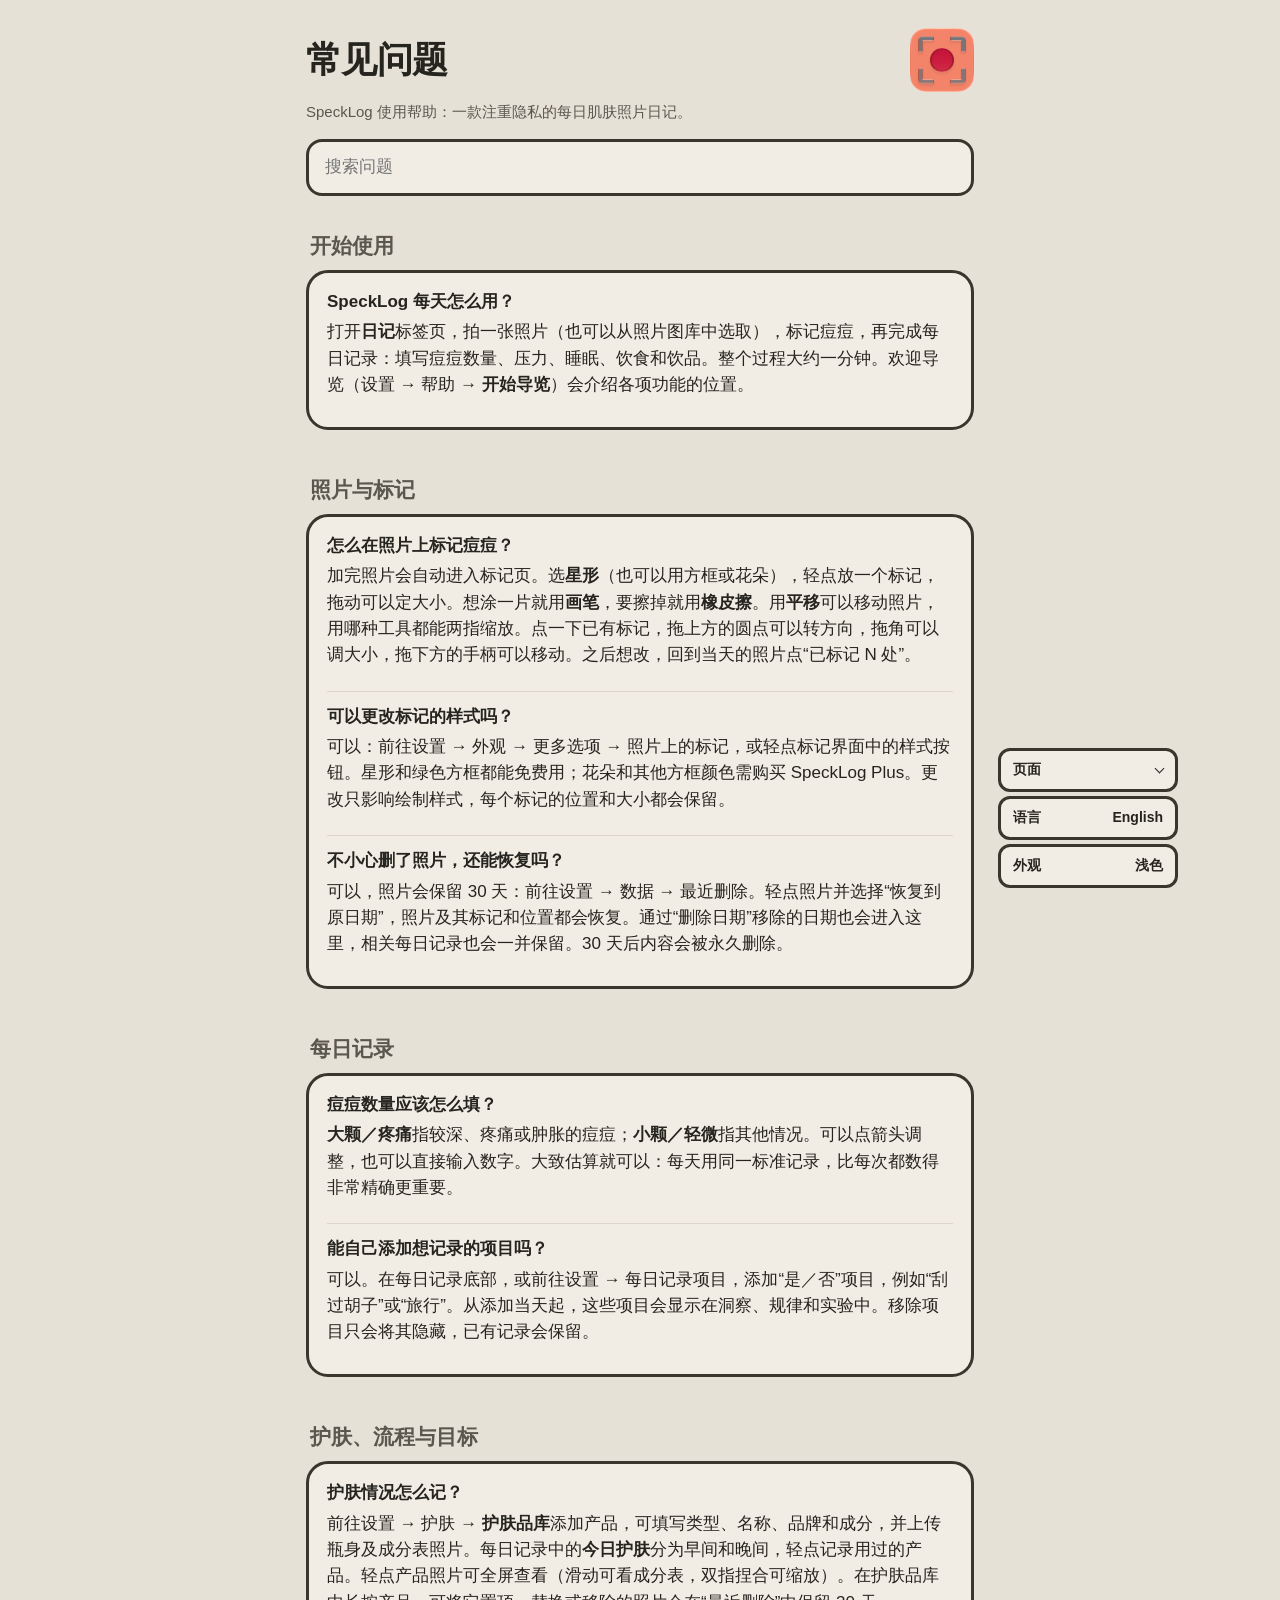
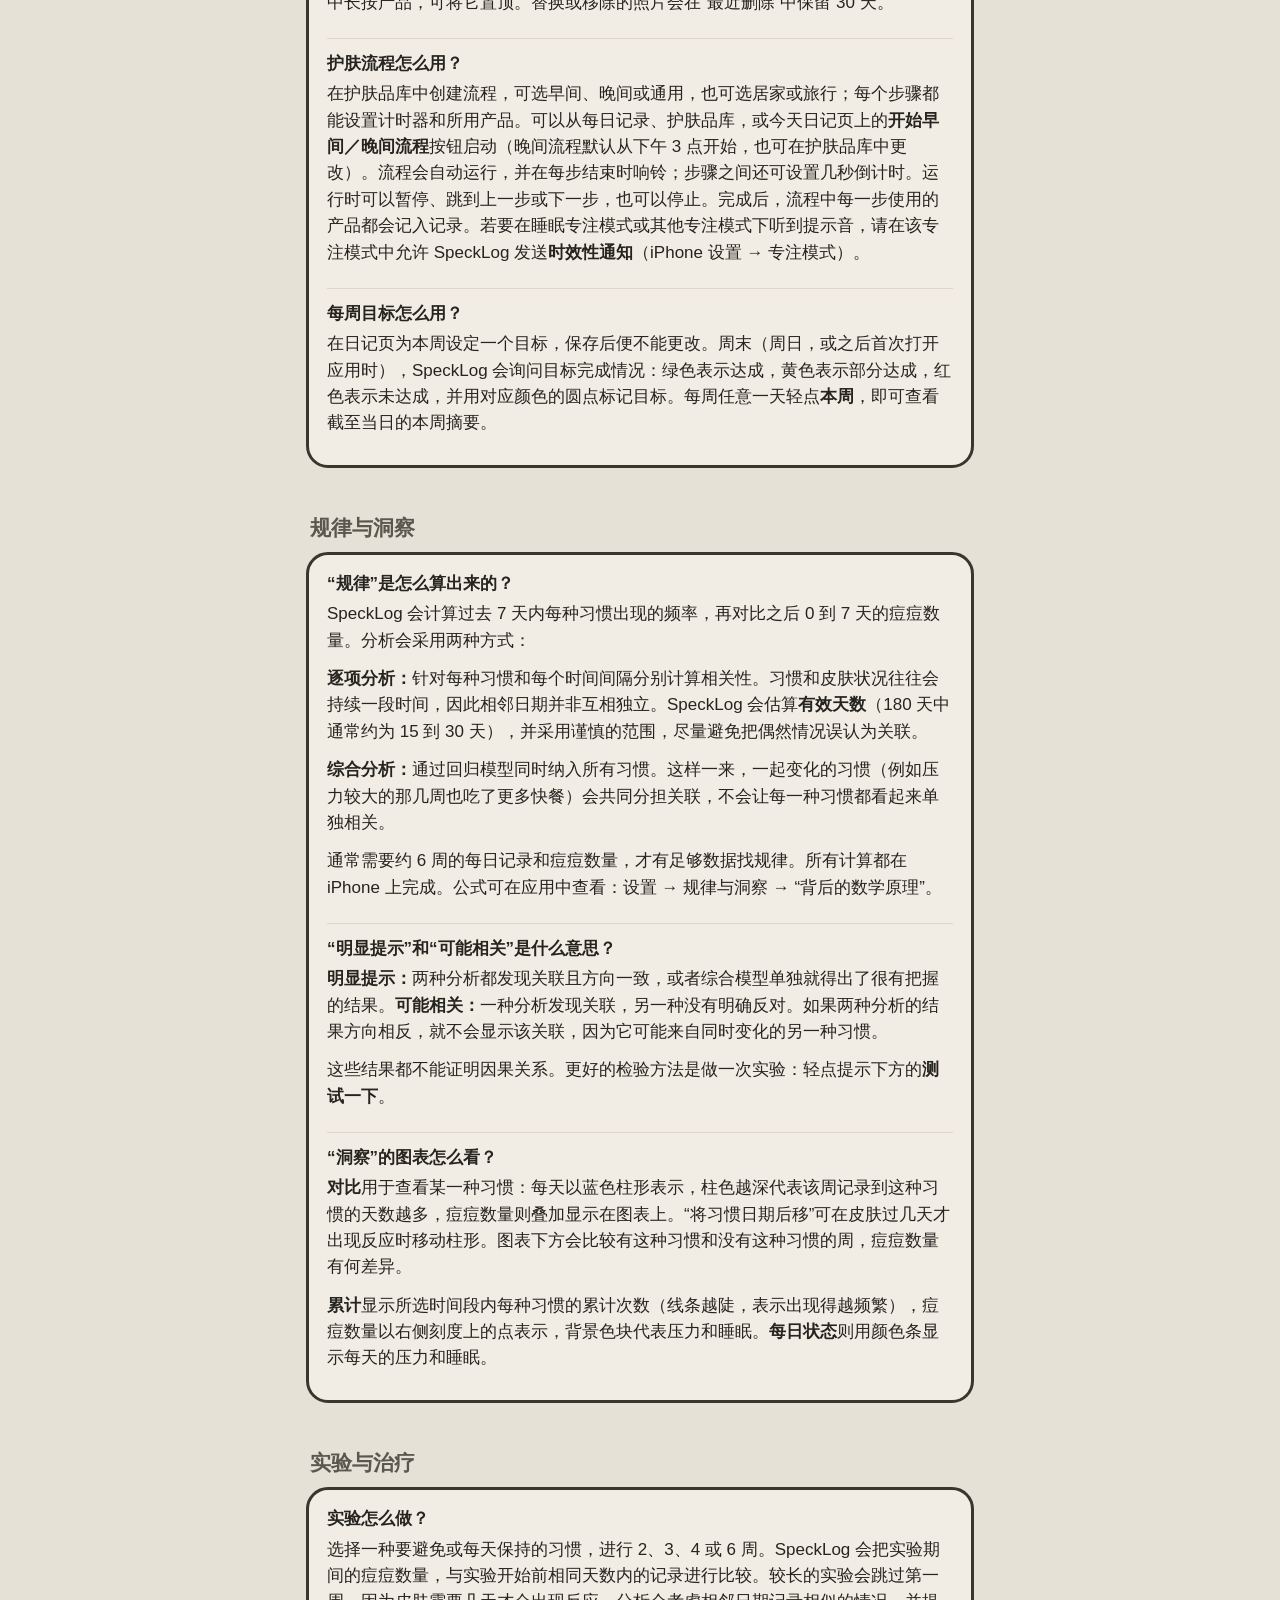
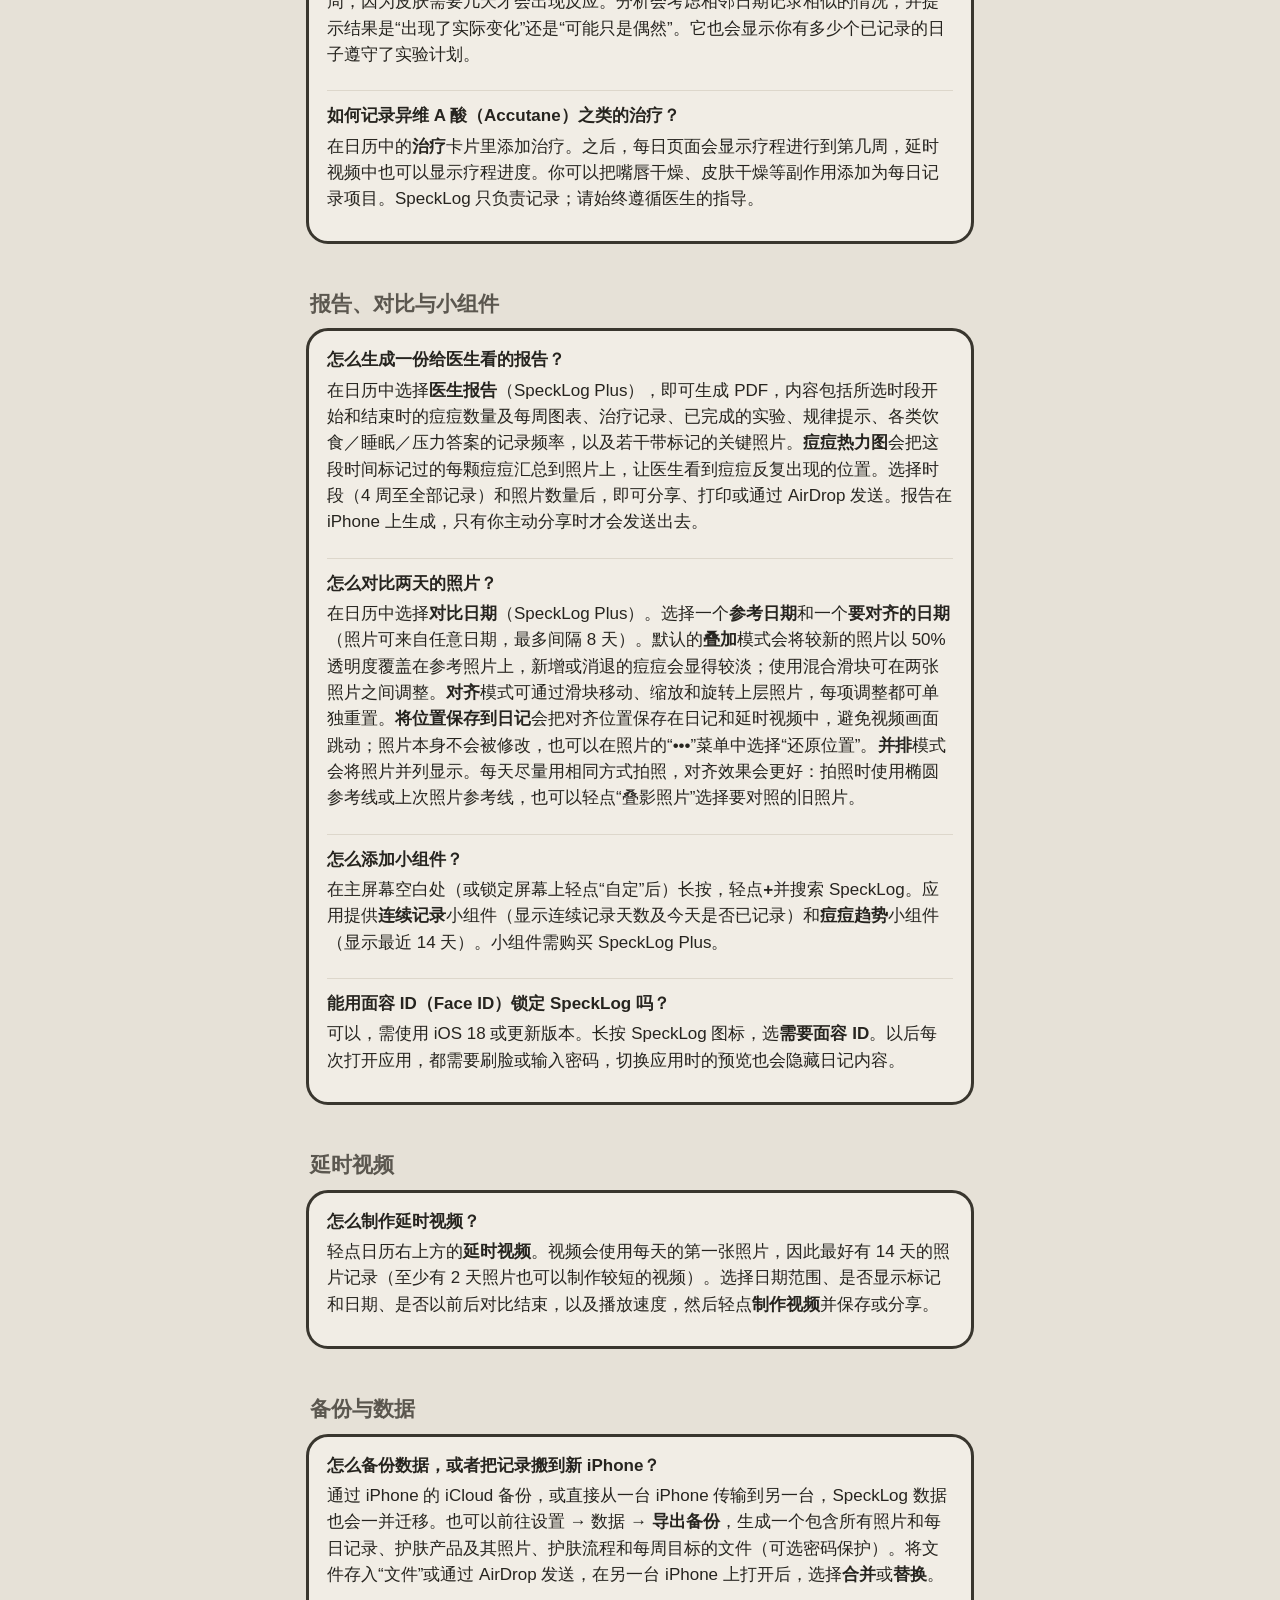
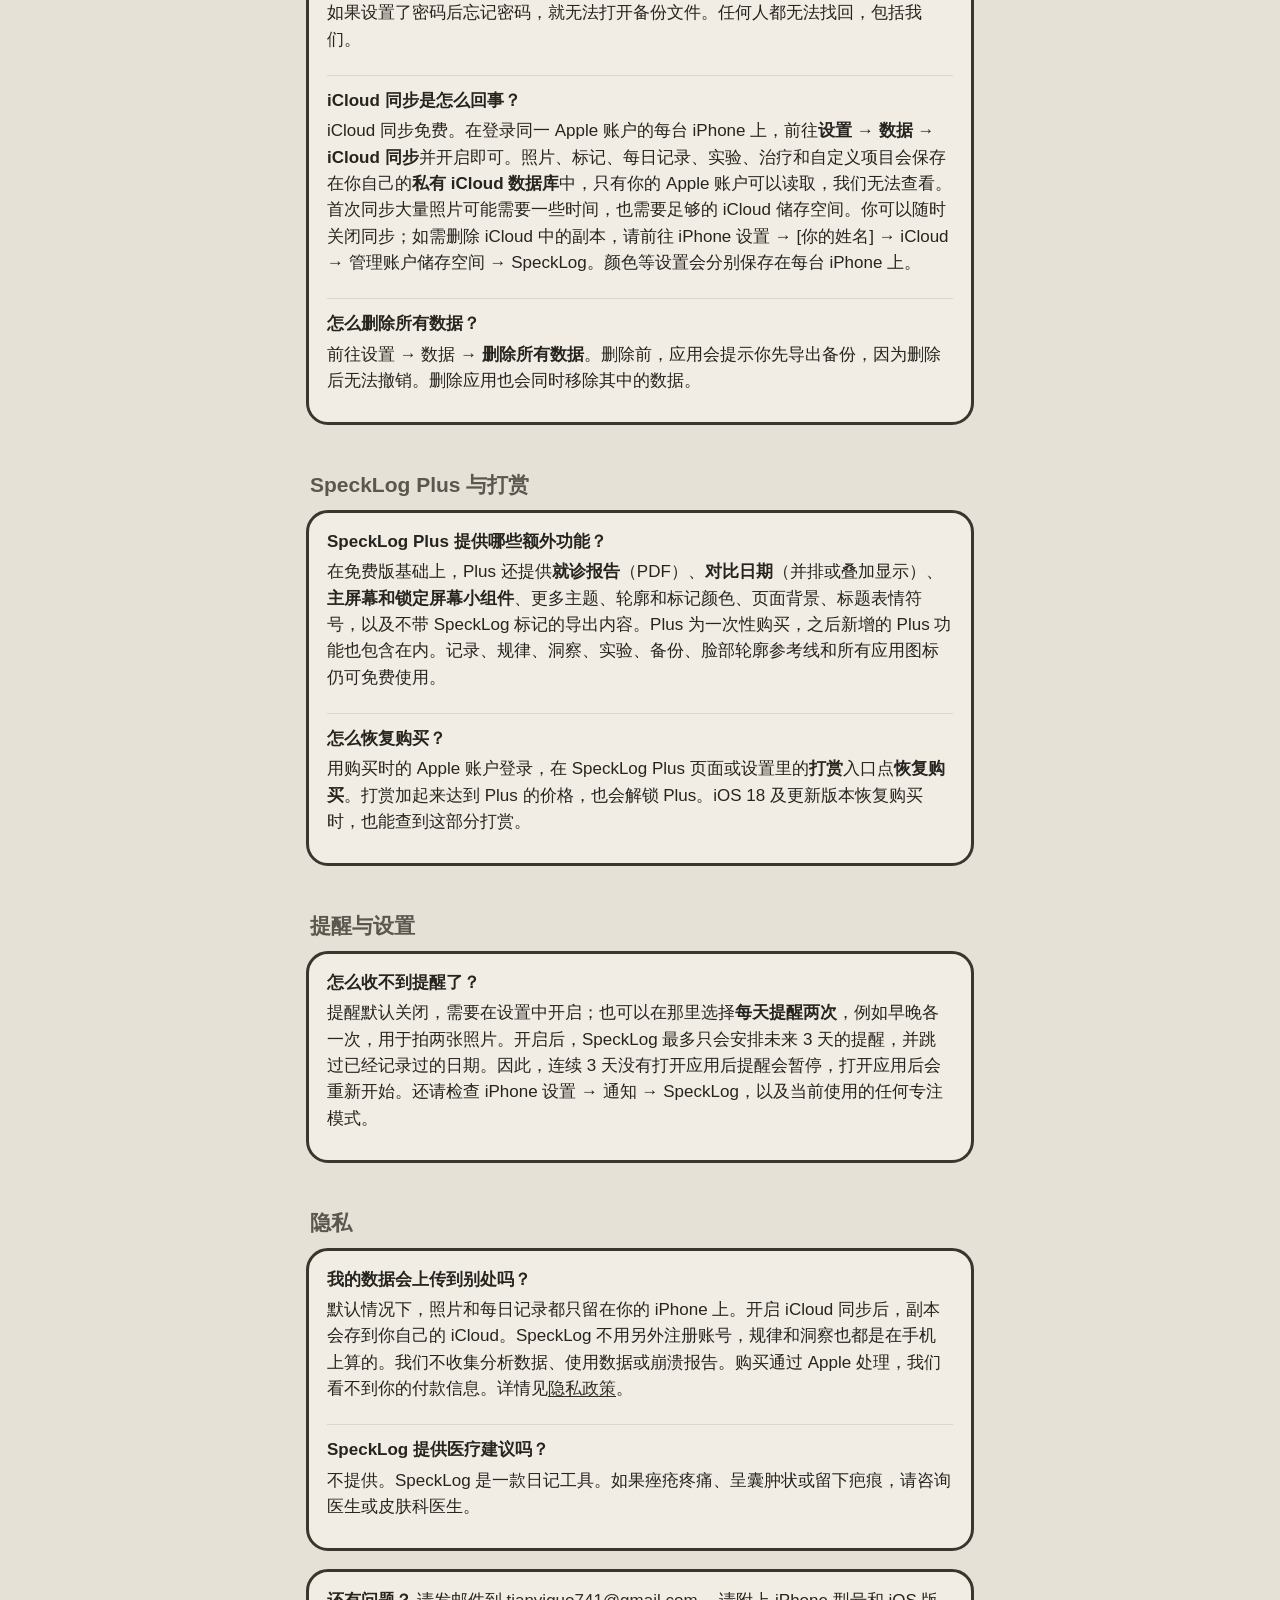
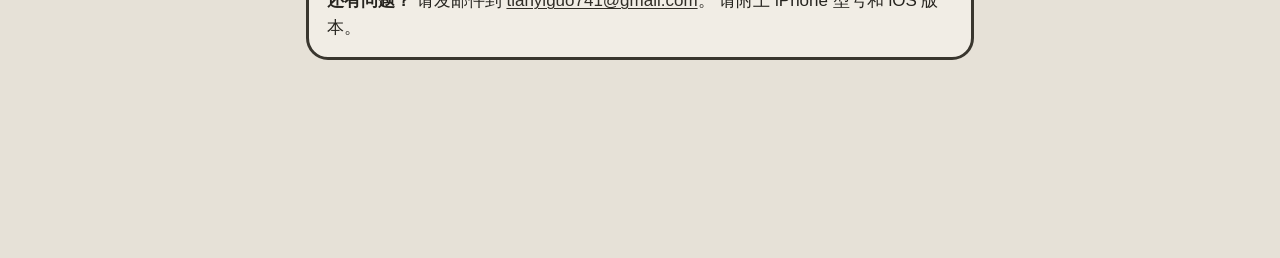
==== faq-zh.html @ 5537b2da "Update pages from the app's docs/" ====
<!doctype html>
<html lang="zh-Hans">
<head>
<meta charset="utf-8">
<meta name="viewport" content="width=device-width, initial-scale=1">
<title>SpeckLog 常见问题</title>
<link rel="alternate" hreflang="en" href="faq.html">
<script>try{if(localStorage.getItem('specklog-mode')==='dark')document.documentElement.setAttribute('data-theme','dark')}catch(e){}</script>
<link rel="stylesheet" href="site.css?v=10">
</head>
<body>
<main>
  <h1>常见问题</h1>
  <p class="muted">SpeckLog 使用帮助：一款注重隐私的每日肌肤照片日记。</p>
  <input type="search" id="q" placeholder="搜索问题" aria-label="搜索问题">
  <p class="muted hidden" id="none">没有找到相关答案。请发邮件到 <a href="mailto:tianyiguo741@gmail.com">tianyiguo741@gmail.com</a>。</p>
  <div class="topic">
  <h2>开始使用</h2>
  <div class="box">
  <section class="qa" id="start">
    <h3><a href="#start" style="color:inherit;text-decoration:none">SpeckLog 每天怎么用？</a></h3>
    <p>打开<strong>日记</strong>标签页，拍一张照片（也可以从照片图库中选取），标记痘痘，再完成每日记录：填写痘痘数量、压力、睡眠、饮食和饮品。整个过程大约一分钟。欢迎导览（设置 → 帮助 → <strong>开始导览</strong>）会介绍各项功能的位置。</p>
  </section>
  </div>
  </div>
  <div class="topic">
  <h2>照片与标记</h2>
  <div class="box">
  <section class="qa" id="marks">
    <h3><a href="#marks" style="color:inherit;text-decoration:none">怎么在照片上标记痘痘？</a></h3>
    <p>加完照片会自动进入标记页。选<strong>星形</strong>（也可以用方框或花朵），轻点放一个标记，拖动可以定大小。想涂一片就用<strong>画笔</strong>，要擦掉就用<strong>橡皮擦</strong>。用<strong>平移</strong>可以移动照片，用哪种工具都能两指缩放。点一下已有标记，拖上方的圆点可以转方向，拖角可以调大小，拖下方的手柄可以移动。之后想改，回到当天的照片点“已标记 N 处”。</p>
  </section>
  <section class="qa" id="mark-style">
    <h3><a href="#mark-style" style="color:inherit;text-decoration:none">可以更改标记的样式吗？</a></h3>
    <p>可以：前往设置 → 外观 → 更多选项 → 照片上的标记，或轻点标记界面中的样式按钮。星形和绿色方框都能免费用；花朵和其他方框颜色需购买 SpeckLog Plus。更改只影响绘制样式，每个标记的位置和大小都会保留。</p>
  </section>
  <section class="qa" id="deleted-photos">
    <h3><a href="#deleted-photos" style="color:inherit;text-decoration:none">不小心删了照片，还能恢复吗？</a></h3>
    <p>可以，照片会保留 30 天：前往设置 → 数据 → 最近删除。轻点照片并选择“恢复到原日期”，照片及其标记和位置都会恢复。通过“删除日期”移除的日期也会进入这里，相关每日记录也会一并保留。30 天后内容会被永久删除。</p>
  </section>
  </div>
  </div>
  <div class="topic">
  <h2>每日记录</h2>
  <div class="box">
  <section class="qa" id="spots">
    <h3><a href="#spots" style="color:inherit;text-decoration:none">痘痘数量应该怎么填？</a></h3>
    <p><strong>大颗／疼痛</strong>指较深、疼痛或肿胀的痘痘；<strong>小颗／轻微</strong>指其他情况。可以点箭头调整，也可以直接输入数字。大致估算就可以：每天用同一标准记录，比每次都数得非常精确更重要。</p>
  </section>
  <section class="qa" id="custom-items">
    <h3><a href="#custom-items" style="color:inherit;text-decoration:none">能自己添加想记录的项目吗？</a></h3>
    <p>可以。在每日记录底部，或前往设置 → 每日记录项目，添加“是／否”项目，例如“刮过胡子”或“旅行”。从添加当天起，这些项目会显示在洞察、规律和实验中。移除项目只会将其隐藏，已有记录会保留。</p>
  </section>
  </div>
  </div>
  <div class="topic">
  <h2>护肤、流程与目标</h2>
  <div class="box">
  <section class="qa" id="skincare">
    <h3><a href="#skincare" style="color:inherit;text-decoration:none">护肤情况怎么记？</a></h3>
    <p>前往设置 → 护肤 → <strong>护肤品库</strong>添加产品，可填写类型、名称、品牌和成分，并上传瓶身及成分表照片。每日记录中的<strong>今日护肤</strong>分为早间和晚间，轻点记录用过的产品。轻点产品照片可全屏查看（滑动可看成分表，双指捏合可缩放）。在护肤品库中长按产品，可将它置顶。替换或移除的照片会在“最近删除”中保留 30 天。</p>
  </section>
  <section class="qa" id="routines">
    <h3><a href="#routines" style="color:inherit;text-decoration:none">护肤流程怎么用？</a></h3>
    <p>在护肤品库中创建流程，可选早间、晚间或通用，也可选居家或旅行；每个步骤都能设置计时器和所用产品。可以从每日记录、护肤品库，或今天日记页上的<strong>开始早间／晚间流程</strong>按钮启动（晚间流程默认从下午 3 点开始，也可在护肤品库中更改）。流程会自动运行，并在每步结束时响铃；步骤之间还可设置几秒倒计时。运行时可以暂停、跳到上一步或下一步，也可以停止。完成后，流程中每一步使用的产品都会记入记录。若要在睡眠专注模式或其他专注模式下听到提示音，请在该专注模式中允许 SpeckLog 发送<strong>时效性通知</strong>（iPhone 设置 → 专注模式）。</p>
  </section>
  <section class="qa" id="goals">
    <h3><a href="#goals" style="color:inherit;text-decoration:none">每周目标怎么用？</a></h3>
    <p>在日记页为本周设定一个目标，保存后便不能更改。周末（周日，或之后首次打开应用时），SpeckLog 会询问目标完成情况：绿色表示达成，黄色表示部分达成，红色表示未达成，并用对应颜色的圆点标记目标。每周任意一天轻点<strong>本周</strong>，即可查看截至当日的本周摘要。</p>
  </section>
  </div>
  </div>
  <div class="topic">
  <h2>规律与洞察</h2>
  <div class="box">
  <section class="qa" id="patterns">
    <h3><a href="#patterns" style="color:inherit;text-decoration:none">“规律”是怎么算出来的？</a></h3>
    <p>SpeckLog 会计算过去 7 天内每种习惯出现的频率，再对比之后 0 到 7 天的痘痘数量。分析会采用两种方式：</p><p><strong>逐项分析：</strong>针对每种习惯和每个时间间隔分别计算相关性。习惯和皮肤状况往往会持续一段时间，因此相邻日期并非互相独立。SpeckLog 会估算<strong>有效天数</strong>（180 天中通常约为 15 到 30 天），并采用谨慎的范围，尽量避免把偶然情况误认为关联。</p><p><strong>综合分析：</strong>通过回归模型同时纳入所有习惯。这样一来，一起变化的习惯（例如压力较大的那几周也吃了更多快餐）会共同分担关联，不会让每一种习惯都看起来单独相关。</p><p>通常需要约 6 周的每日记录和痘痘数量，才有足够数据找规律。所有计算都在 iPhone 上完成。公式可在应用中查看：设置 → 规律与洞察 → “背后的数学原理”。</p>
  </section>
  <section class="qa" id="strong-possible">
    <h3><a href="#strong-possible" style="color:inherit;text-decoration:none">“明显提示”和“可能相关”是什么意思？</a></h3>
    <p><strong>明显提示：</strong>两种分析都发现关联且方向一致，或者综合模型单独就得出了很有把握的结果。<strong>可能相关：</strong>一种分析发现关联，另一种没有明确反对。如果两种分析的结果方向相反，就不会显示该关联，因为它可能来自同时变化的另一种习惯。</p><p>这些结果都不能证明因果关系。更好的检验方法是做一次实验：轻点提示下方的<strong>测试一下</strong>。</p>
  </section>
  <section class="qa" id="insights">
    <h3><a href="#insights" style="color:inherit;text-decoration:none">“洞察”的图表怎么看？</a></h3>
    <p><strong>对比</strong>用于查看某一种习惯：每天以蓝色柱形表示，柱色越深代表该周记录到这种习惯的天数越多，痘痘数量则叠加显示在图表上。“将习惯日期后移”可在皮肤过几天才出现反应时移动柱形。图表下方会比较有这种习惯和没有这种习惯的周，痘痘数量有何差异。</p><p><strong>累计</strong>显示所选时间段内每种习惯的累计次数（线条越陡，表示出现得越频繁），痘痘数量以右侧刻度上的点表示，背景色块代表压力和睡眠。<strong>每日状态</strong>则用颜色条显示每天的压力和睡眠。</p>
  </section>
  </div>
  </div>
  <div class="topic">
  <h2>实验与治疗</h2>
  <div class="box">
  <section class="qa" id="experiments">
    <h3><a href="#experiments" style="color:inherit;text-decoration:none">实验怎么做？</a></h3>
    <p>选择一种要避免或每天保持的习惯，进行 2、3、4 或 6 周。SpeckLog 会把实验期间的痘痘数量，与实验开始前相同天数内的记录进行比较。较长的实验会跳过第一周，因为皮肤需要几天才会出现反应。分析会考虑相邻日期记录相似的情况，并提示结果是“出现了实际变化”还是“可能只是偶然”。它也会显示你有多少个已记录的日子遵守了实验计划。</p>
  </section>
  <section class="qa" id="treatments">
    <h3><a href="#treatments" style="color:inherit;text-decoration:none">如何记录异维 A 酸（Accutane）之类的治疗？</a></h3>
    <p>在日历中的<strong>治疗</strong>卡片里添加治疗。之后，每日页面会显示疗程进行到第几周，延时视频中也可以显示疗程进度。你可以把嘴唇干燥、皮肤干燥等副作用添加为每日记录项目。SpeckLog 只负责记录；请始终遵循医生的指导。</p>
  </section>
  </div>
  </div>
  <div class="topic">
  <h2>报告、对比与小组件</h2>
  <div class="box">
  <section class="qa" id="doctor-report">
    <h3><a href="#doctor-report" style="color:inherit;text-decoration:none">怎么生成一份给医生看的报告？</a></h3>
    <p>在日历中选择<strong>医生报告</strong>（SpeckLog Plus），即可生成 PDF，内容包括所选时段开始和结束时的痘痘数量及每周图表、治疗记录、已完成的实验、规律提示、各类饮食／睡眠／压力答案的记录频率，以及若干带标记的关键照片。<strong>痘痘热力图</strong>会把这段时间标记过的每颗痘痘汇总到照片上，让医生看到痘痘反复出现的位置。选择时段（4 周至全部记录）和照片数量后，即可分享、打印或通过 AirDrop 发送。报告在 iPhone 上生成，只有你主动分享时才会发送出去。</p>
  </section>
  <section class="qa" id="compare">
    <h3><a href="#compare" style="color:inherit;text-decoration:none">怎么对比两天的照片？</a></h3>
    <p>在日历中选择<strong>对比日期</strong>（SpeckLog Plus）。选择一个<strong>参考日期</strong>和一个<strong>要对齐的日期</strong>（照片可来自任意日期，最多间隔 8 天）。默认的<strong>叠加</strong>模式会将较新的照片以 50% 透明度覆盖在参考照片上，新增或消退的痘痘会显得较淡；使用混合滑块可在两张照片之间调整。<strong>对齐</strong>模式可通过滑块移动、缩放和旋转上层照片，每项调整都可单独重置。<strong>将位置保存到日记</strong>会把对齐位置保存在日记和延时视频中，避免视频画面跳动；照片本身不会被修改，也可以在照片的“•••”菜单中选择“还原位置”。<strong>并排</strong>模式会将照片并列显示。每天尽量用相同方式拍照，对齐效果会更好：拍照时使用椭圆参考线或上次照片参考线，也可以轻点“叠影照片”选择要对照的旧照片。</p>
  </section>
  <section class="qa" id="widgets">
    <h3><a href="#widgets" style="color:inherit;text-decoration:none">怎么添加小组件？</a></h3>
    <p>在主屏幕空白处（或锁定屏幕上轻点“自定”后）长按，轻点<strong>+</strong>并搜索 SpeckLog。应用提供<strong>连续记录</strong>小组件（显示连续记录天数及今天是否已记录）和<strong>痘痘趋势</strong>小组件（显示最近 14 天）。小组件需购买 SpeckLog Plus。</p>
  </section>
  <section class="qa" id="face-id">
    <h3><a href="#face-id" style="color:inherit;text-decoration:none">能用面容 ID（Face ID）锁定 SpeckLog 吗？</a></h3>
    <p>可以，需使用 iOS 18 或更新版本。长按 SpeckLog 图标，选<strong>需要面容 ID</strong>。以后每次打开应用，都需要刷脸或输入密码，切换应用时的预览也会隐藏日记内容。</p>
  </section>
  </div>
  </div>
  <div class="topic">
  <h2>延时视频</h2>
  <div class="box">
  <section class="qa" id="timelapse">
    <h3><a href="#timelapse" style="color:inherit;text-decoration:none">怎么制作延时视频？</a></h3>
    <p>轻点日历右上方的<strong>延时视频</strong>。视频会使用每天的第一张照片，因此最好有 14 天的照片记录（至少有 2 天照片也可以制作较短的视频）。选择日期范围、是否显示标记和日期、是否以前后对比结束，以及播放速度，然后轻点<strong>制作视频</strong>并保存或分享。</p>
  </section>
  </div>
  </div>
  <div class="topic">
  <h2>备份与数据</h2>
  <div class="box">
  <section class="qa" id="backup">
    <h3><a href="#backup" style="color:inherit;text-decoration:none">怎么备份数据，或者把记录搬到新 iPhone？</a></h3>
    <p>通过 iPhone 的 iCloud 备份，或直接从一台 iPhone 传输到另一台，SpeckLog 数据也会一并迁移。也可以前往设置 → 数据 → <strong>导出备份</strong>，生成一个包含所有照片和每日记录、护肤产品及其照片、护肤流程和每周目标的文件（可选密码保护）。将文件存入“文件”或通过 AirDrop 发送，在另一台 iPhone 上打开后，选择<strong>合并</strong>或<strong>替换</strong>。</p><p>如果设置了密码后忘记密码，就无法打开备份文件。任何人都无法找回，包括我们。</p>
  </section>
  <section class="qa" id="icloud">
    <h3><a href="#icloud" style="color:inherit;text-decoration:none">iCloud 同步是怎么回事？</a></h3>
    <p>iCloud 同步免费。在登录同一 Apple 账户的每台 iPhone 上，前往<strong>设置 → 数据 → iCloud 同步</strong>并开启即可。照片、标记、每日记录、实验、治疗和自定义项目会保存在你自己的<strong>私有 iCloud 数据库</strong>中，只有你的 Apple 账户可以读取，我们无法查看。首次同步大量照片可能需要一些时间，也需要足够的 iCloud 储存空间。你可以随时关闭同步；如需删除 iCloud 中的副本，请前往 iPhone 设置 → [你的姓名] → iCloud → 管理账户储存空间 → SpeckLog。颜色等设置会分别保存在每台 iPhone 上。</p>
  </section>
  <section class="qa" id="delete">
    <h3><a href="#delete" style="color:inherit;text-decoration:none">怎么删除所有数据？</a></h3>
    <p>前往设置 → 数据 → <strong>删除所有数据</strong>。删除前，应用会提示你先导出备份，因为删除后无法撤销。删除应用也会同时移除其中的数据。</p>
  </section>
  </div>
  </div>
  <div class="topic">
  <h2>SpeckLog Plus 与打赏</h2>
  <div class="box">
  <section class="qa" id="plus">
    <h3><a href="#plus" style="color:inherit;text-decoration:none">SpeckLog Plus 提供哪些额外功能？</a></h3>
    <p>在免费版基础上，Plus 还提供<strong>就诊报告</strong>（PDF）、<strong>对比日期</strong>（并排或叠加显示）、<strong>主屏幕和锁定屏幕小组件</strong>、更多主题、轮廓和标记颜色、页面背景、标题表情符号，以及不带 SpeckLog 标记的导出内容。Plus 为一次性购买，之后新增的 Plus 功能也包含在内。记录、规律、洞察、实验、备份、脸部轮廓参考线和所有应用图标仍可免费使用。</p>
  </section>
  <section class="qa" id="restore">
    <h3><a href="#restore" style="color:inherit;text-decoration:none">怎么恢复购买？</a></h3>
    <p>用购买时的 Apple 账户登录，在 SpeckLog Plus 页面或设置里的<strong>打赏</strong>入口点<strong>恢复购买</strong>。打赏加起来达到 Plus 的价格，也会解锁 Plus。iOS 18 及更新版本恢复购买时，也能查到这部分打赏。</p>
  </section>
  </div>
  </div>
  <div class="topic">
  <h2>提醒与设置</h2>
  <div class="box">
  <section class="qa" id="reminders">
    <h3><a href="#reminders" style="color:inherit;text-decoration:none">怎么收不到提醒了？</a></h3>
    <p>提醒默认关闭，需要在设置中开启；也可以在那里选择<strong>每天提醒两次</strong>，例如早晚各一次，用于拍两张照片。开启后，SpeckLog 最多只会安排未来 3 天的提醒，并跳过已经记录过的日期。因此，连续 3 天没有打开应用后提醒会暂停，打开应用后会重新开始。还请检查 iPhone 设置 → 通知 → SpeckLog，以及当前使用的任何专注模式。</p>
  </section>
  </div>
  </div>
  <div class="topic">
  <h2>隐私</h2>
  <div class="box">
  <section class="qa" id="privacy">
    <h3><a href="#privacy" style="color:inherit;text-decoration:none">我的数据会上传到别处吗？</a></h3>
    <p>默认情况下，照片和每日记录都只留在你的 iPhone 上。开启 iCloud 同步后，副本会存到你自己的 iCloud。SpeckLog 不用另外注册账号，规律和洞察也都是在手机上算的。我们不收集分析数据、使用数据或崩溃报告。购买通过 Apple 处理，我们看不到你的付款信息。详情见<a href="privacy-zh.html">隐私政策</a>。</p>
  </section>
  <section class="qa" id="medical">
    <h3><a href="#medical" style="color:inherit;text-decoration:none">SpeckLog 提供医疗建议吗？</a></h3>
    <p>不提供。SpeckLog 是一款日记工具。如果痤疮疼痛、呈囊肿状或留下疤痕，请咨询医生或皮肤科医生。</p>
  </section>
  </div>
  </div>

  <div class="card contact">
    <strong>还有问题？</strong> 请发邮件到 <a href="mailto:tianyiguo741@gmail.com">tianyiguo741@gmail.com</a>。
    请附上 iPhone 型号和 iOS 版本。
  </div>
</main>
<script src="site.js?v=6"></script>
</body>
</html>
---- site.css ----
/* Shared SpeckLog colors and layout. */
:root {
  --bg: #e6e1d7; --card: #f1ede5; --text: #26241f; --muted: #5b574f; --outline: #39362e;
  --fill: #ddd7cb; --accent: #302d26; --callout: #e9e3d8;
  --outline-width: 3px;
  --page-width: 700px;
  --page-gutter: 16px;
  --controls-width: 180px;
  --controls-gap: 24px;
  color-scheme: light;
}
:root[data-theme="dark"] {
  --bg: #171310; --card: #221b17; --text: #f4eee8; --muted: #cabbb0; --outline: #f1ded0;
  --fill: #342a24; --accent: #f1ded0; --callout: #2a221d;
  color-scheme: dark;
}
* { box-sizing: border-box; }
html { background: var(--bg); }
body {
  margin: 0; background: var(--bg); color: var(--text);
  font: 475 17px/1.55 -apple-system, BlinkMacSystemFont, "SF Pro Text", "Segoe UI", Roboto, Helvetica, Arial, sans-serif;
  -webkit-font-smoothing: antialiased;
}
/* Text selection hugs the text: Safari fills the gaps between selected blocks out to the page
   edges, but not inside flex columns, so the containers are flex columns (margins don't
   collapse in them, so spacing is set with margin-bottom only). */
body, main, ul, ol, section, .topic, .entry, .box { display: flex; flex-direction: column; }
li { display: list-item; }
.hidden { display: none !important; }

main { width: 100%; max-width: var(--page-width); margin: 0 auto; padding: 28px var(--page-gutter) 64px; }
.site-header + main { padding-bottom: calc(180px + env(safe-area-inset-bottom)); }
h1 { font-size: 36px; line-height: 1.15; font-weight: 800; letter-spacing: -0.02em; margin: 0 0 8px; }
.page-title { display: flex; align-items: center; justify-content: space-between; gap: 16px; margin-bottom: 8px; }
.page-title h1 { min-width: 0; margin: 0; }
.title-app-icon { display: block; flex: none; width: clamp(48px, 7vw, 64px); height: auto; }
.app-store-link { flex: none; border-radius: 23%; }
.app-store-link:focus-visible { outline: 2px solid var(--accent); outline-offset: 3px; }
/* Section titles: grey and bold above a card, like the app's Settings. */
h2 { font-size: 21px; font-weight: 700; color: var(--muted); margin: 26px 0 8px 4px; }
h3 { font-size: 17px; font-weight: 700; margin: 0 0 4px; }
p { margin: 0 0 12px; }
ul, ol { margin: 0 0 12px; padding-left: 22px; }
li { margin: 0 0 6px; }
a { color: var(--accent); text-decoration: underline; text-underline-offset: 2px; text-decoration-thickness: 1px; }
strong { font-weight: 700; }
.muted { color: var(--muted); font-size: 15px; }

/* Cards keep the app’s rounded outlines. */
.box, .card, .summary, .entry {
  background: var(--card); border: var(--outline-width) solid var(--outline); border-radius: 22px;
  padding: 16px 18px; margin: 0 0 18px;
}
.box > :last-child, .card > :last-child, .summary > :last-child, .entry > :last-child { margin-bottom: 0; }
.box > h3:not(:first-child) { margin-top: 10px; padding-top: 12px; border-top: 1px solid var(--fill); }
.card { display: block; }
.contact, .summary { display: block; }
/* A highlighted note inside a card. */
.box .card { border-width: 2px; border-radius: 16px; background: var(--callout); }

/* FAQ */
input[type=search] {
  width: 100%; font: inherit; padding: 12px 16px; border-radius: 16px; border: 3px solid var(--outline);
  background: var(--card); color: var(--text); margin: 4px 0 8px;
}
section.qa { scroll-margin-top: 16px; }
.box > section.qa + section.qa { margin-top: 10px; padding-top: 12px; border-top: 1px solid var(--fill); }
section.qa:target { background: var(--fill); border-radius: 12px; padding: 8px 12px; margin-left: -12px; margin-right: -12px; }
section.qa h3 a { color: inherit; text-decoration: none; }

/* What's new */
.release { margin-top: 20px; }
.release-heading { margin: 0; color: var(--text); font-size: 27px; }
.release-rule { width: 100%; margin: 6px 0 14px; border: 0; border-top: 1px solid var(--outline); }
.entry h3 { margin: 0 0 2px; font-size: 19px; }
.date { color: var(--muted); font-size: 14px; margin-bottom: 8px; }
.entry ul { margin: 6px 0 0; padding-left: 20px; }
.feature-emoji { margin-inline-end: 5px; }
.feature-date { display: block; margin-top: 2px; color: var(--muted); font-size: 0.8em; }
.tag {
  display: inline-block; font-size: 12px; font-weight: 700; padding: 1px 9px; border-radius: 999px;
  background: var(--fill); border: 2px solid var(--outline); margin-left: 6px; vertical-align: middle;
}

/* Privacy policy versions: a segmented switch (plain links, so both versions stay readable without JavaScript). */
.version-toggle { display: flex; gap: 4px; padding: 4px; margin: 8px 0 4px; background: var(--fill); border: var(--outline-width) solid var(--outline); border-radius: 14px; }
.version-toggle a {
  flex: 1; min-height: 40px; display: flex; align-items: center; justify-content: center; padding: 6px 10px;
  text-align: center; font-size: 15px; font-weight: 700; color: var(--text); text-decoration: none; border-radius: 9px;
}
.version-toggle a[aria-current=true] { background: var(--card); box-shadow: inset 0 0 0 2px var(--outline); }
.version-toggle a:focus-visible { outline: 2px solid var(--accent); outline-offset: 2px; }
.policy { scroll-margin-top: 16px; }
.version-heading { color: var(--text); font-size: 27px; margin-left: 0; }

/* All page, language and appearance controls live together. */
.site-header {
  position: fixed; bottom: max(12px, env(safe-area-inset-bottom));
  /* Follow the text column until the window edge is the tighter constraint. */
  right: max(12px, env(safe-area-inset-right),
    calc((100% - var(--page-width)) / 2 + var(--page-gutter) - var(--controls-gap) - var(--controls-width)));
  z-index: 10; width: min(var(--controls-width), calc(100% - 24px));
}
.site-controls { display: grid; gap: 4px; }
.site-pages { position: relative; }
.site-control {
  width: 100%; min-height: 44px; display: flex; align-items: center; justify-content: space-between;
  gap: 10px; padding: 7px 12px; font: inherit; font-size: 14px; text-align: start;
  color: var(--text); background: var(--card); border: var(--outline-width) solid var(--outline);
  border-radius: 12px; cursor: pointer;
}
.site-control:hover { background: var(--callout); }
.site-control:disabled { cursor: wait; }
.site-control:focus-visible, .page-menu a:focus-visible, input[type=search]:focus-visible {
  outline: 2px solid var(--accent); outline-offset: 3px;
}
.site-pages summary { list-style: none; }
.site-pages summary::-webkit-details-marker { display: none; }
.site-pages summary::after {
  content: ''; width: 6px; height: 6px; border-right: 1.5px solid; border-bottom: 1.5px solid;
  transform: translateY(-2px) rotate(45deg); flex: 0 0 6px;
}
.site-pages[open] summary::after { transform: translateY(2px) rotate(225deg); }
.pages-label, .control-label, .control-value { font-weight: 700; white-space: nowrap; }
.page-menu {
  position: absolute; bottom: calc(100% + 5px); right: 0; z-index: 2;
  width: min(226px, calc(100vw - 24px));
  border: var(--outline-width) solid var(--outline); border-radius: 12px; background: var(--card);
  padding: 5px; box-shadow: 0 6px 18px #0002; max-height: calc(100dvh - 172px); overflow-y: auto;
}
.page-menu ul { margin: 0; padding: 0; list-style: none; }
.page-menu li { margin: 0; }
.page-menu a {
  display: block; padding: 9px 10px; border-radius: 7px; color: var(--text);
  font-size: 14px; text-decoration: none;
}
.page-menu a:hover, .page-menu a[aria-current=page] { background: var(--fill); }
.menu-contact { border-top: 1px solid var(--fill); padding-top: 3px; }
.site-status { margin: 0; color: var(--muted); font-size: 13px; }

@media (max-width: 700px) {
  body { font-weight: 550; -webkit-font-smoothing: auto; }
}
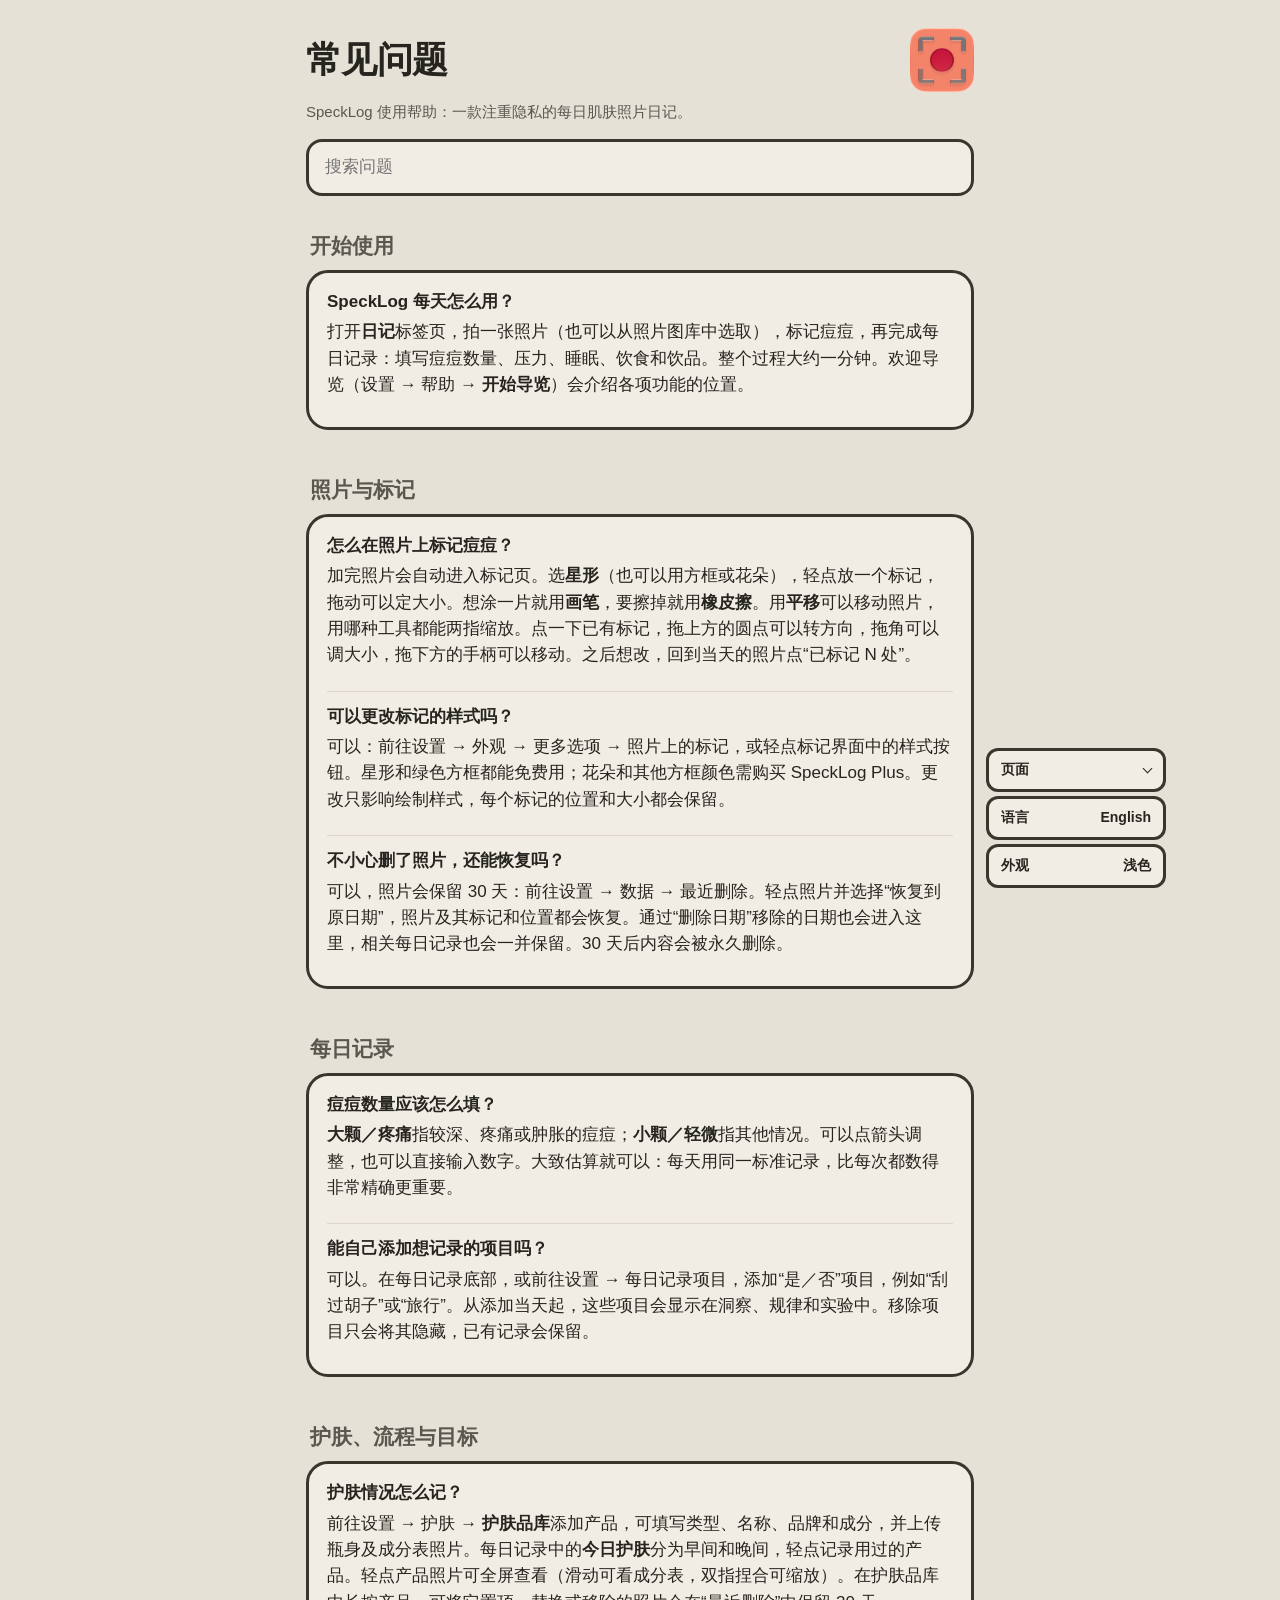
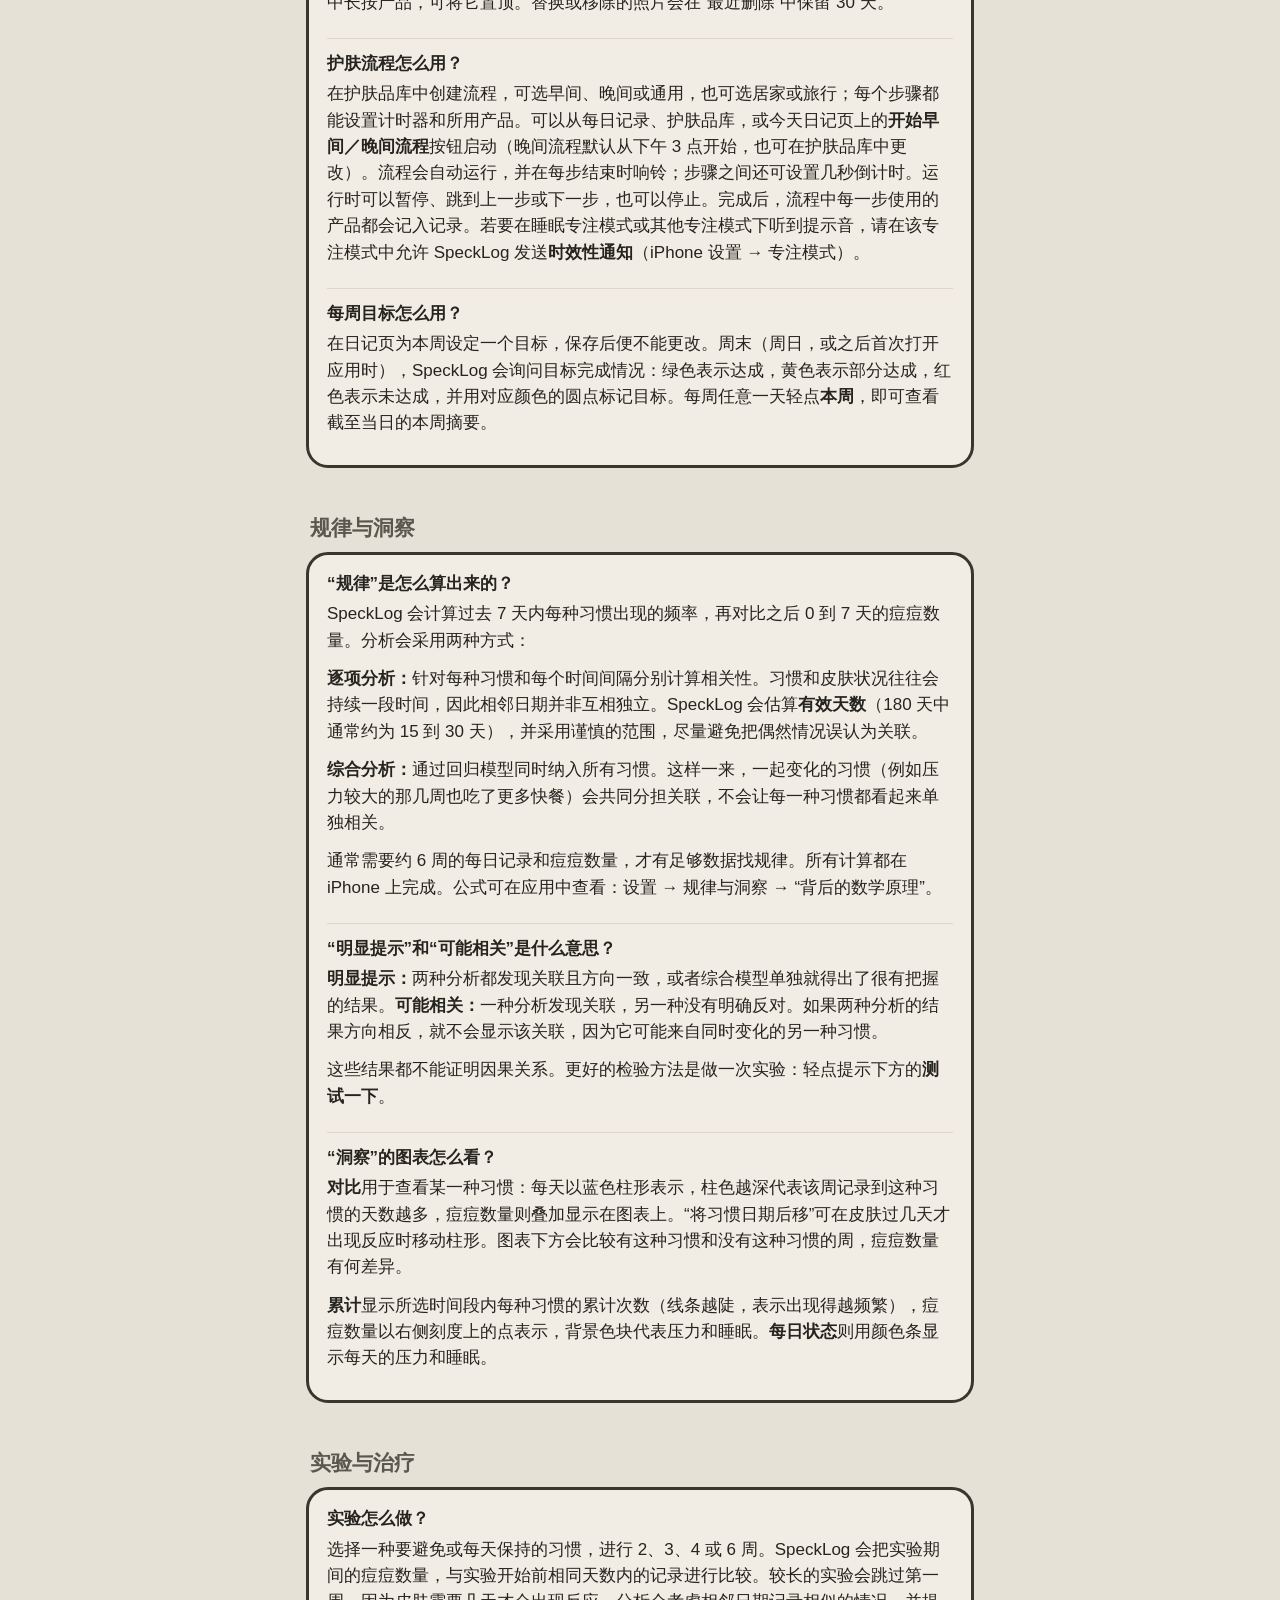
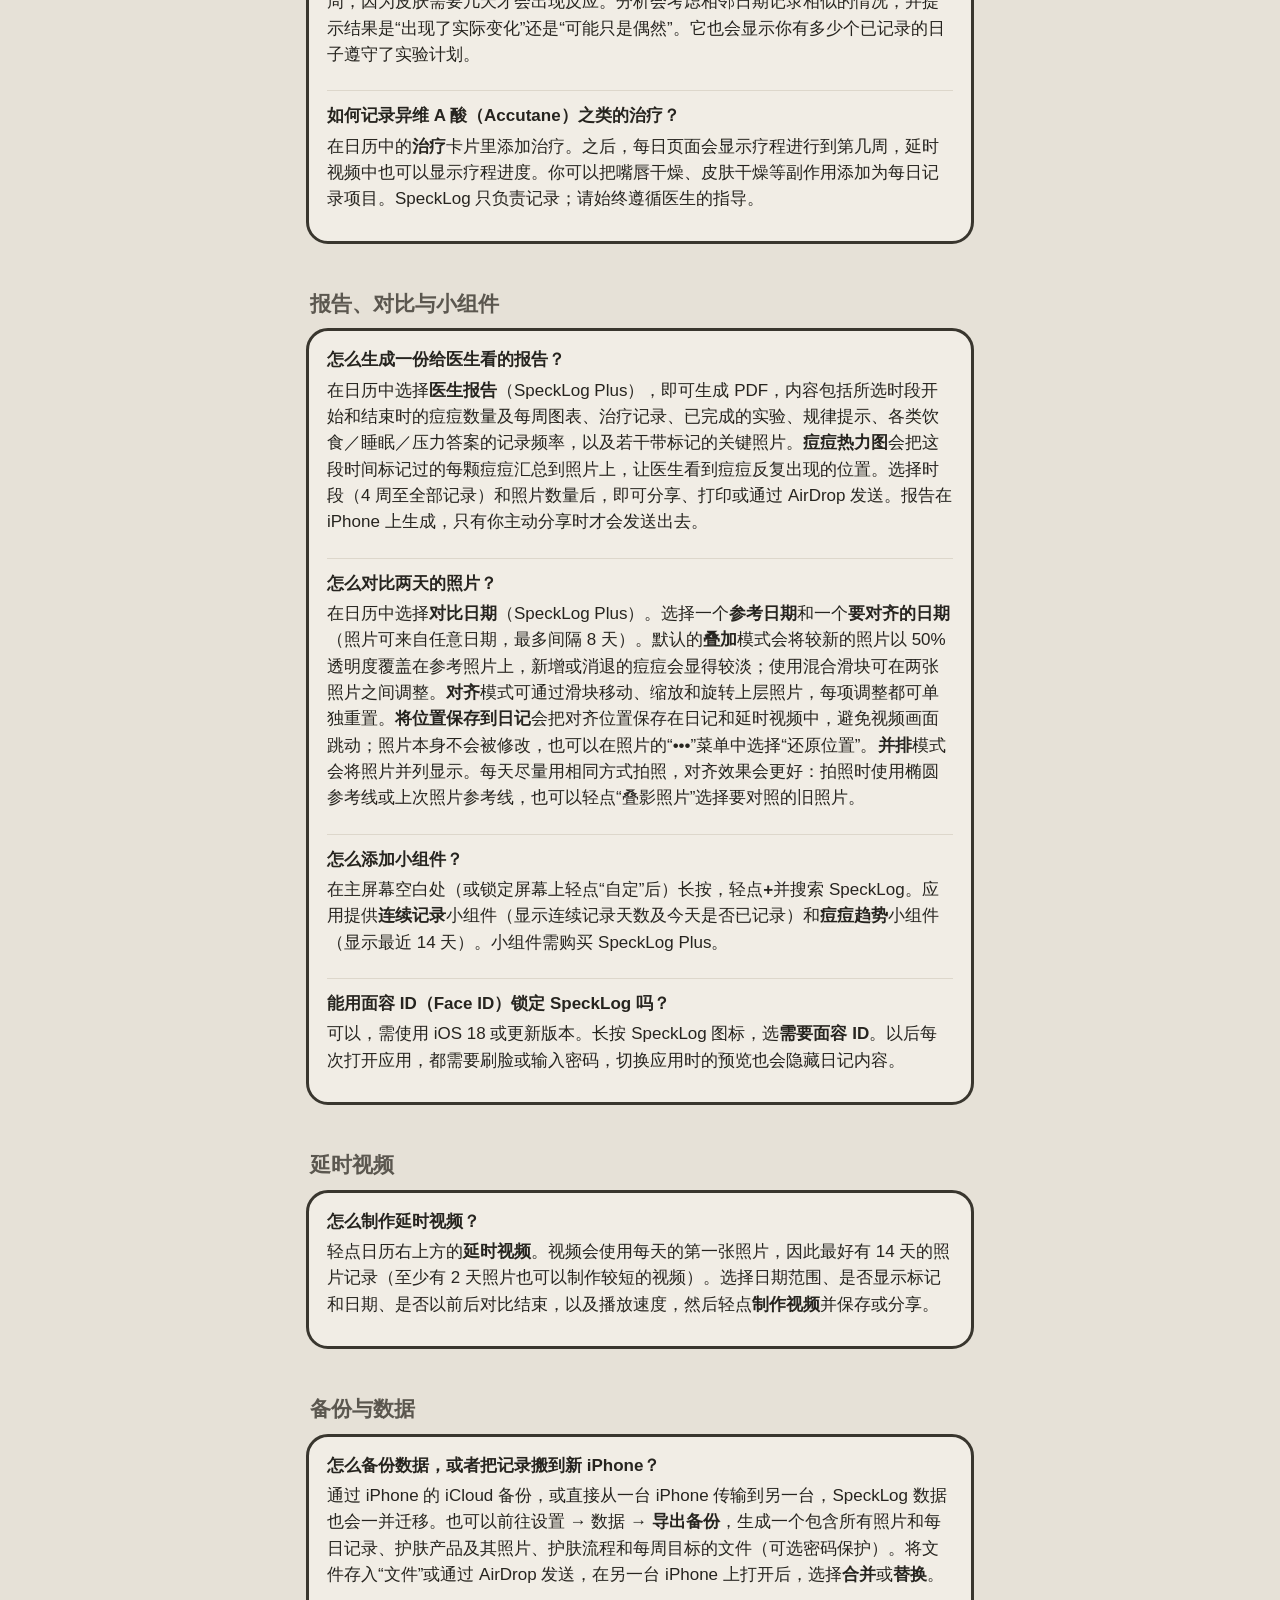
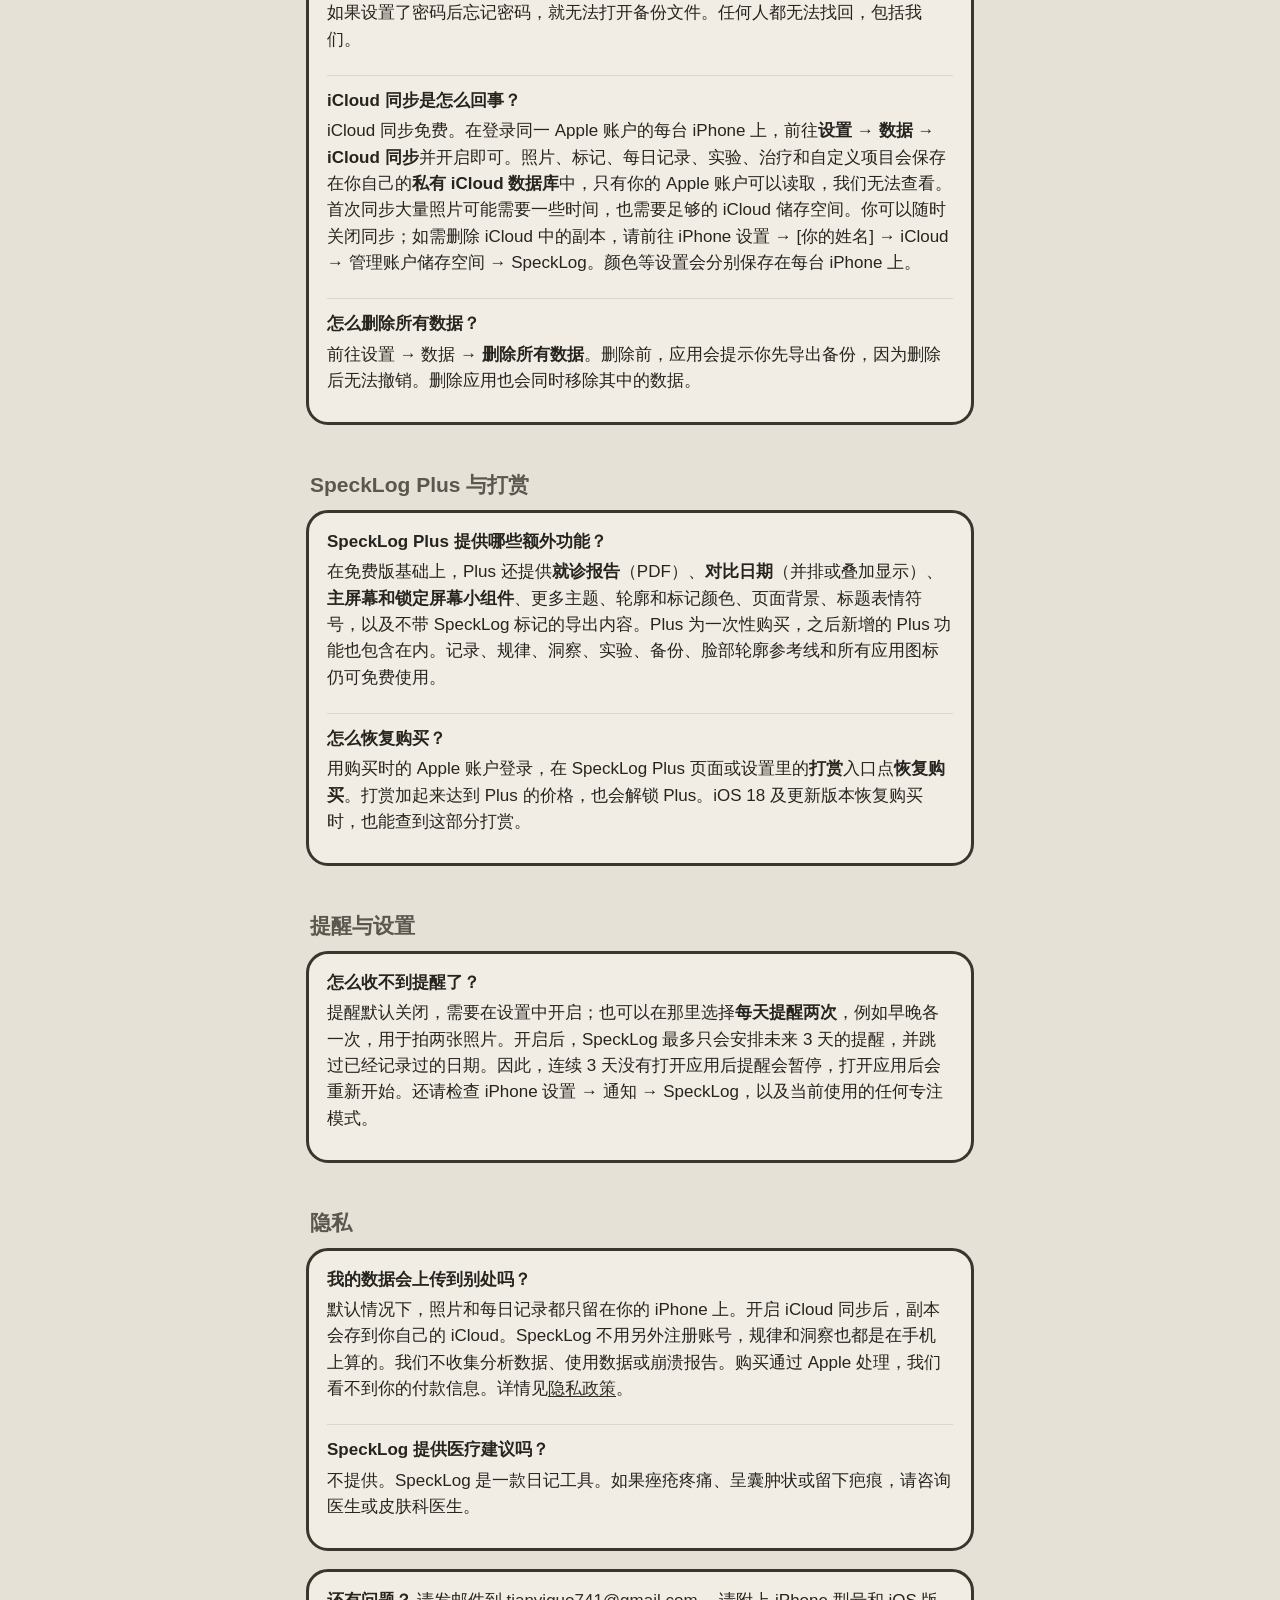
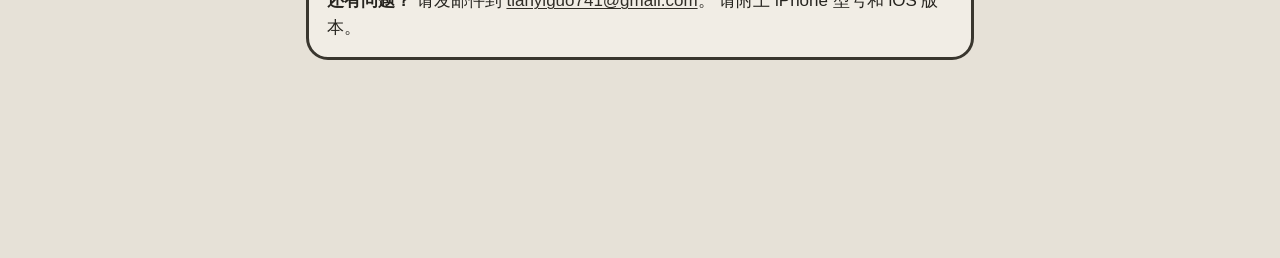
==== commit a07b9b4f: "Update pages from the app's docs/" ====
--- a/faq-zh.html
+++ b/faq-zh.html
@@ -6,7 +6,10 @@
 <title>SpeckLog 常见问题</title>
 <link rel="alternate" hreflang="en" href="faq.html">
 <script>try{if(localStorage.getItem('specklog-mode')==='dark')document.documentElement.setAttribute('data-theme','dark')}catch(e){}</script>
-<link rel="stylesheet" href="site.css?v=10">
+<link rel="icon" type="image/png" sizes="32x32" href="favicon-32.png?v=1">
+<link rel="icon" type="image/png" sizes="192x192" href="favicon-192.png?v=1">
+<link rel="apple-touch-icon" href="apple-touch-icon.png?v=1">
+<link rel="stylesheet" href="site.css?v=12">
 </head>
 <body>
 <main>
@@ -188,6 +191,6 @@
     请附上 iPhone 型号和 iOS 版本。
   </div>
 </main>
-<script src="site.js?v=6"></script>
+<script src="site.js?v=8"></script>
 </body>
 </html>
--- a/site.css
+++ b/site.css
@@ -6,7 +6,7 @@
   --page-width: 700px;
   --page-gutter: 16px;
   --controls-width: 180px;
-  --controls-gap: 24px;
+  --controls-gap: 12px;
   color-scheme: light;
 }
 :root[data-theme="dark"] {
@@ -82,14 +82,82 @@
   background: var(--fill); border: 2px solid var(--outline); margin-left: 6px; vertical-align: middle;
 }
 
-/* Privacy policy versions: a segmented switch (plain links, so both versions stay readable without JavaScript). */
-.version-toggle { display: flex; gap: 4px; padding: 4px; margin: 8px 0 4px; background: var(--fill); border: var(--outline-width) solid var(--outline); border-radius: 14px; }
-.version-toggle a {
-  flex: 1; min-height: 40px; display: flex; align-items: center; justify-content: center; padding: 6px 10px;
-  text-align: center; font-size: 15px; font-weight: 700; color: var(--text); text-decoration: none; border-radius: 9px;
-}
-.version-toggle a[aria-current=true] { background: var(--card); box-shadow: inset 0 0 0 2px var(--outline); }
-.version-toggle a:focus-visible { outline: 2px solid var(--accent); outline-offset: 2px; }
+/* Fold / expand (What's new, Report). Built by site.js; without JavaScript everything stays open. No animation. */
+.fold-toggle {
+  display: flex; align-items: center; justify-content: space-between; gap: 10px; width: 100%;
+  margin: 0; padding: 0; font: inherit; color: inherit; text-align: start; background: none; border: 0; cursor: pointer;
+}
+.fold-toggle::after {
+  content: ''; flex: 0 0 7px; width: 7px; height: 7px; border-right: 2px solid; border-bottom: 2px solid;
+  transform: translateY(-2px) rotate(225deg);
+}
+.fold-toggle[aria-expanded=false]::after { transform: translateY(-2px) rotate(45deg); }
+.fold-toggle:focus-visible, .fold-more:focus-visible, .fold-titles button:focus-visible, .btn:focus-visible, .report-btn:focus-visible, .choice:focus-visible, .dialog-close:focus-visible {
+  outline: 2px solid var(--accent); outline-offset: 3px;
+}
+.release.folded > :not(h2):not(.fold-titles) { display: none; }
+.entry.folded li:not(:first-child) { display: none; }
+.fold-more { align-self: flex-start; margin: 2px 0 0; padding: 4px 0; font: inherit; font-size: 14px; color: var(--muted); background: none; border: 0; cursor: pointer; text-decoration: underline; text-underline-offset: 2px; }
+.entry:not(.folded) .fold-more { display: none; }
+.fold-titles { margin: 4px 0 20px 4px; font-size: 14px; line-height: 1.5; color: var(--muted); }
+.fold-titles button { display: inline; padding: 0; font: inherit; color: inherit; background: none; border: 0; cursor: pointer; text-decoration: underline; text-underline-offset: 2px; }
+.entry, .release { scroll-margin-top: 12px; }
+.release:not(.folded) > .fold-titles { display: none; }
+
+/* Buttons and the Problem dialog */
+.btn, .choice {
+  display: flex; align-items: center; justify-content: center; min-height: 44px; padding: 8px 16px; font: inherit; font-size: 16px; font-weight: 700;
+  color: var(--text); background: var(--fill); border: var(--outline-width) solid var(--outline); border-radius: 14px; cursor: pointer; text-decoration: none; text-align: center;
+}
+.btn:hover, .choice:hover { background: var(--callout); }
+.btn.primary { background: var(--accent); color: var(--bg); }
+.choice { justify-content: flex-start; text-align: start; width: 100%; }
+.report-top .btn { width: 100%; margin-bottom: 10px; }
+.problem-dialog {
+  width: min(420px, calc(100% - 32px)); max-height: calc(100dvh - 32px); overflow-y: auto; padding: 0;
+  color: var(--text); background: var(--card); border: var(--outline-width) solid var(--outline); border-radius: 22px;
+}
+.dialog-body { padding: 18px; }
+.problem-dialog::backdrop { background: #0007; }
+.problem-dialog h2 { margin: 0 0 10px; font-size: 21px; color: var(--text); }
+.problem-dialog h2:focus { outline: none; }
+.problem-dialog p { margin: 0 0 12px; font-size: 15px; }
+.dialog-choices, .dialog-actions { display: grid; gap: 8px; margin: 0; padding: 0; }
+.dialog-actions { margin-top: 12px; }
+.dialog-close { margin-top: 12px; padding: 8px 0; font: inherit; font-size: 15px; color: var(--muted); background: none; border: 0; cursor: pointer; text-decoration: underline; }
+.menu-problem {
+  display: block; width: 100%; padding: 9px 10px; font: inherit; font-size: 14px; text-align: start;
+  color: var(--text); background: none; border: 0; border-radius: 7px; cursor: pointer;
+}
+.menu-problem:hover { background: var(--fill); }
+.menu-problem:focus-visible { outline: 2px solid var(--accent); outline-offset: 3px; }
+
+/* Report page list */
+.group-count { margin-inline-start: 6px; font-size: 13px; font-weight: 700; color: var(--muted); }
+.entry.report-group ul.report-list { margin: 6px 0 0; padding: 0; list-style: none; }
+.report-item { display: flex; flex-direction: column; gap: 6px; margin: 0; padding: 10px 0; border-top: 1px solid var(--fill); }
+.report-item:first-child { border-top: 0; padding-top: 4px; }
+.item-text { font-size: 16px; }
+.item-bar { display: flex; flex-wrap: wrap; align-items: center; justify-content: space-between; gap: 8px; }
+.item-id { font-size: 12px; color: var(--muted); overflow-wrap: anywhere; }
+.report-btn {
+  min-height: 36px; padding: 4px 12px; font: inherit; font-size: 14px; font-weight: 700; color: var(--text);
+  background: var(--fill); border: 2px solid var(--outline); border-radius: 10px; cursor: pointer;
+}
+.report-btn:hover { background: var(--callout); }
+
+/* Privacy policy versions: a small list above the floating controls (built by site.js; without JavaScript every version shows in order). */
+.version-list { margin: 0 0 4px; padding: 4px; background: var(--card); border: var(--outline-width) solid var(--outline); border-radius: 12px; }
+.version-list ul { margin: 0; padding: 0; list-style: none; }
+.version-list li { margin: 0; }
+.version-list button {
+  display: block; width: 100%; min-height: 36px; padding: 6px 10px; font: inherit; font-size: 14px; font-weight: 700; text-align: start;
+  color: var(--text); background: none; border: 0; border-radius: 8px; cursor: pointer;
+}
+.version-list button:hover { background: var(--callout); }
+.version-list button[aria-current=true] { background: var(--fill); box-shadow: inset 0 0 0 2px var(--outline); }
+.version-list button:focus-visible { outline: 2px solid var(--accent); outline-offset: 2px; }
+body.has-versions .site-header + main { padding-bottom: calc(260px + env(safe-area-inset-bottom)); }
 .policy { scroll-margin-top: 16px; }
 .version-heading { color: var(--text); font-size: 27px; margin-left: 0; }
 
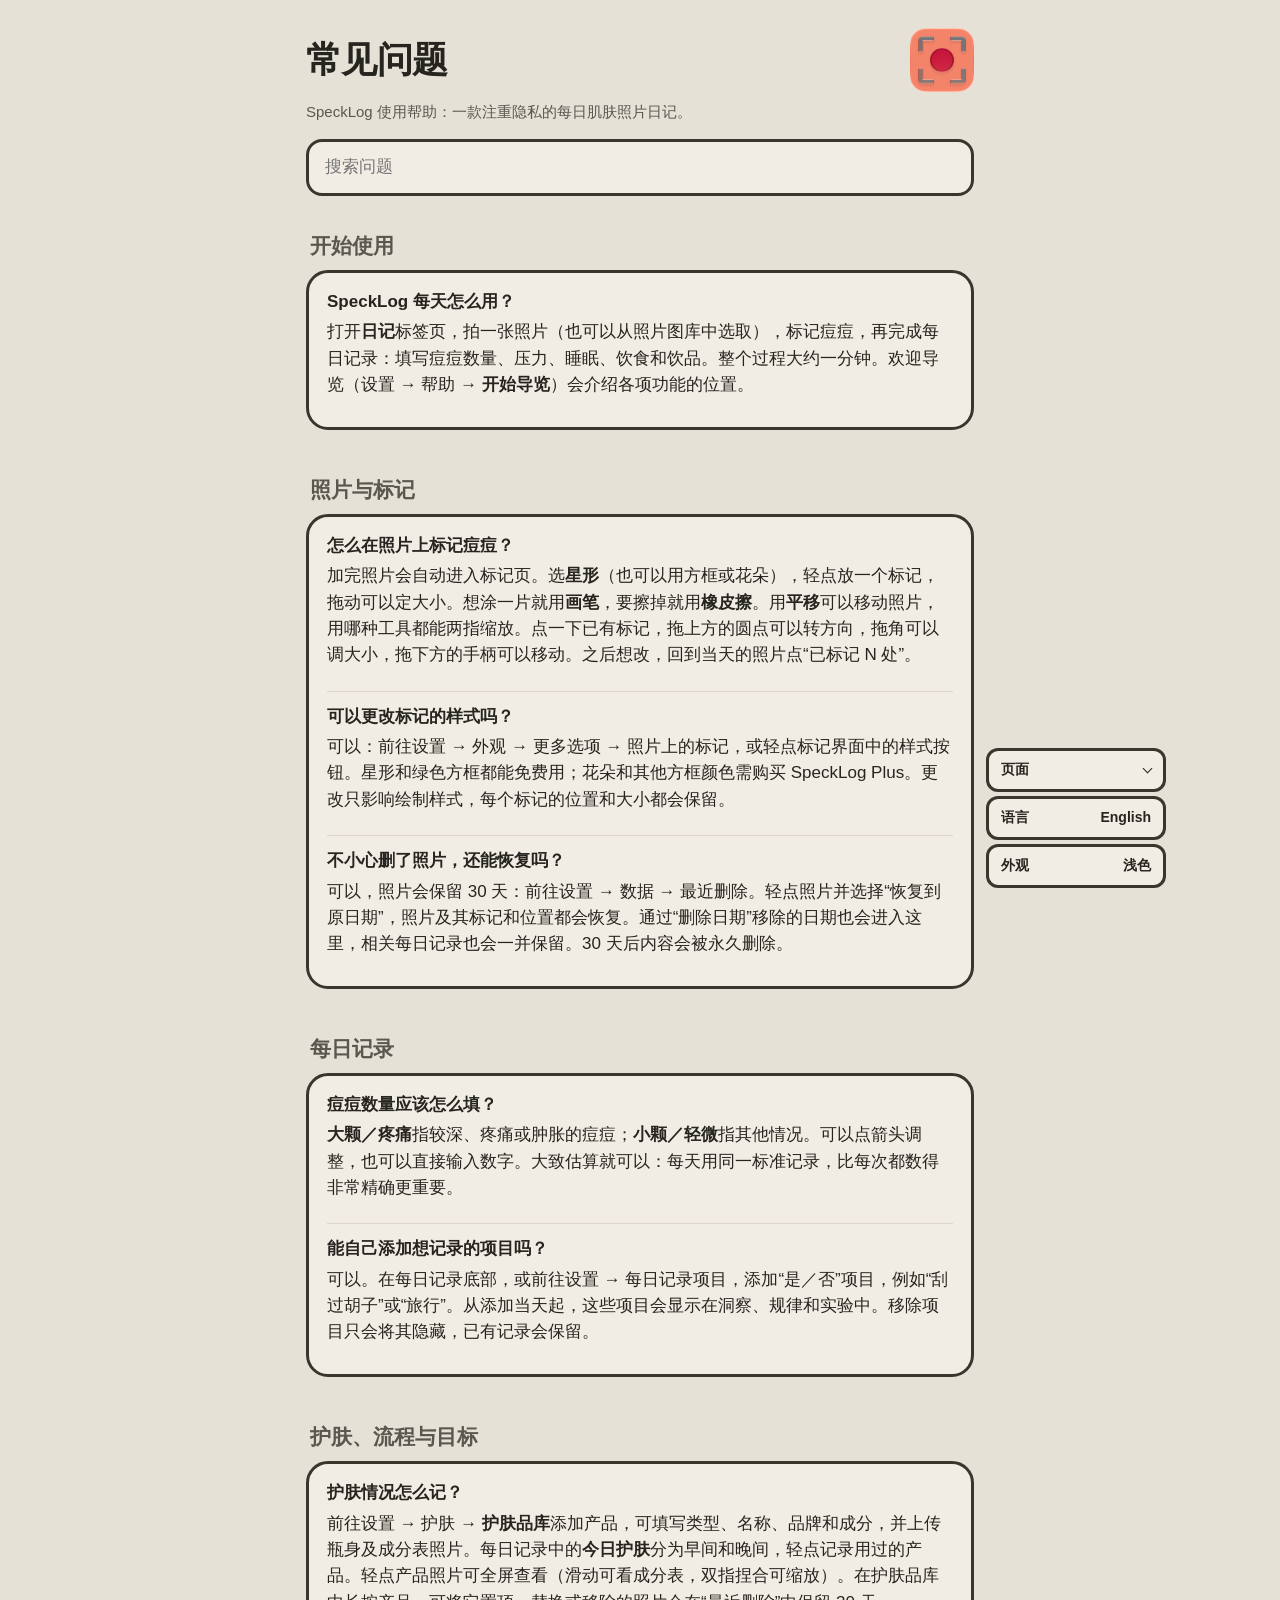
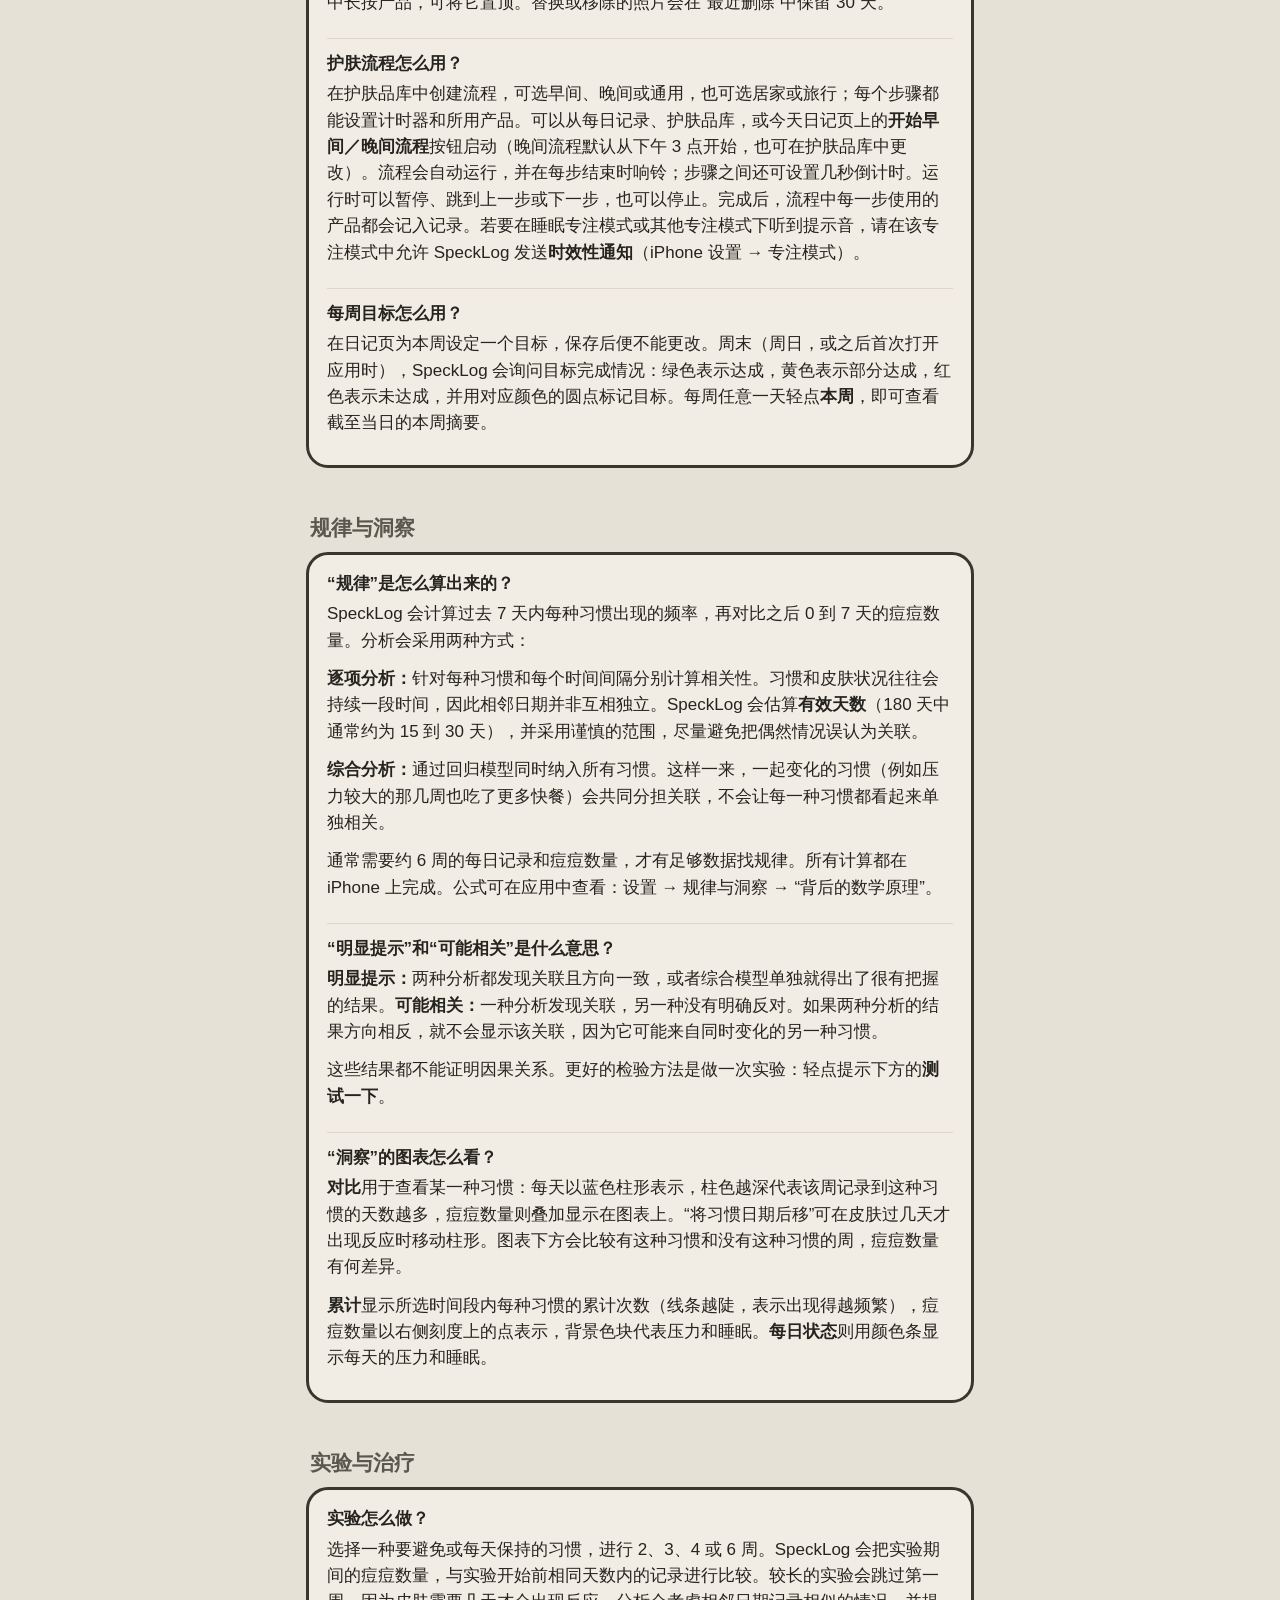
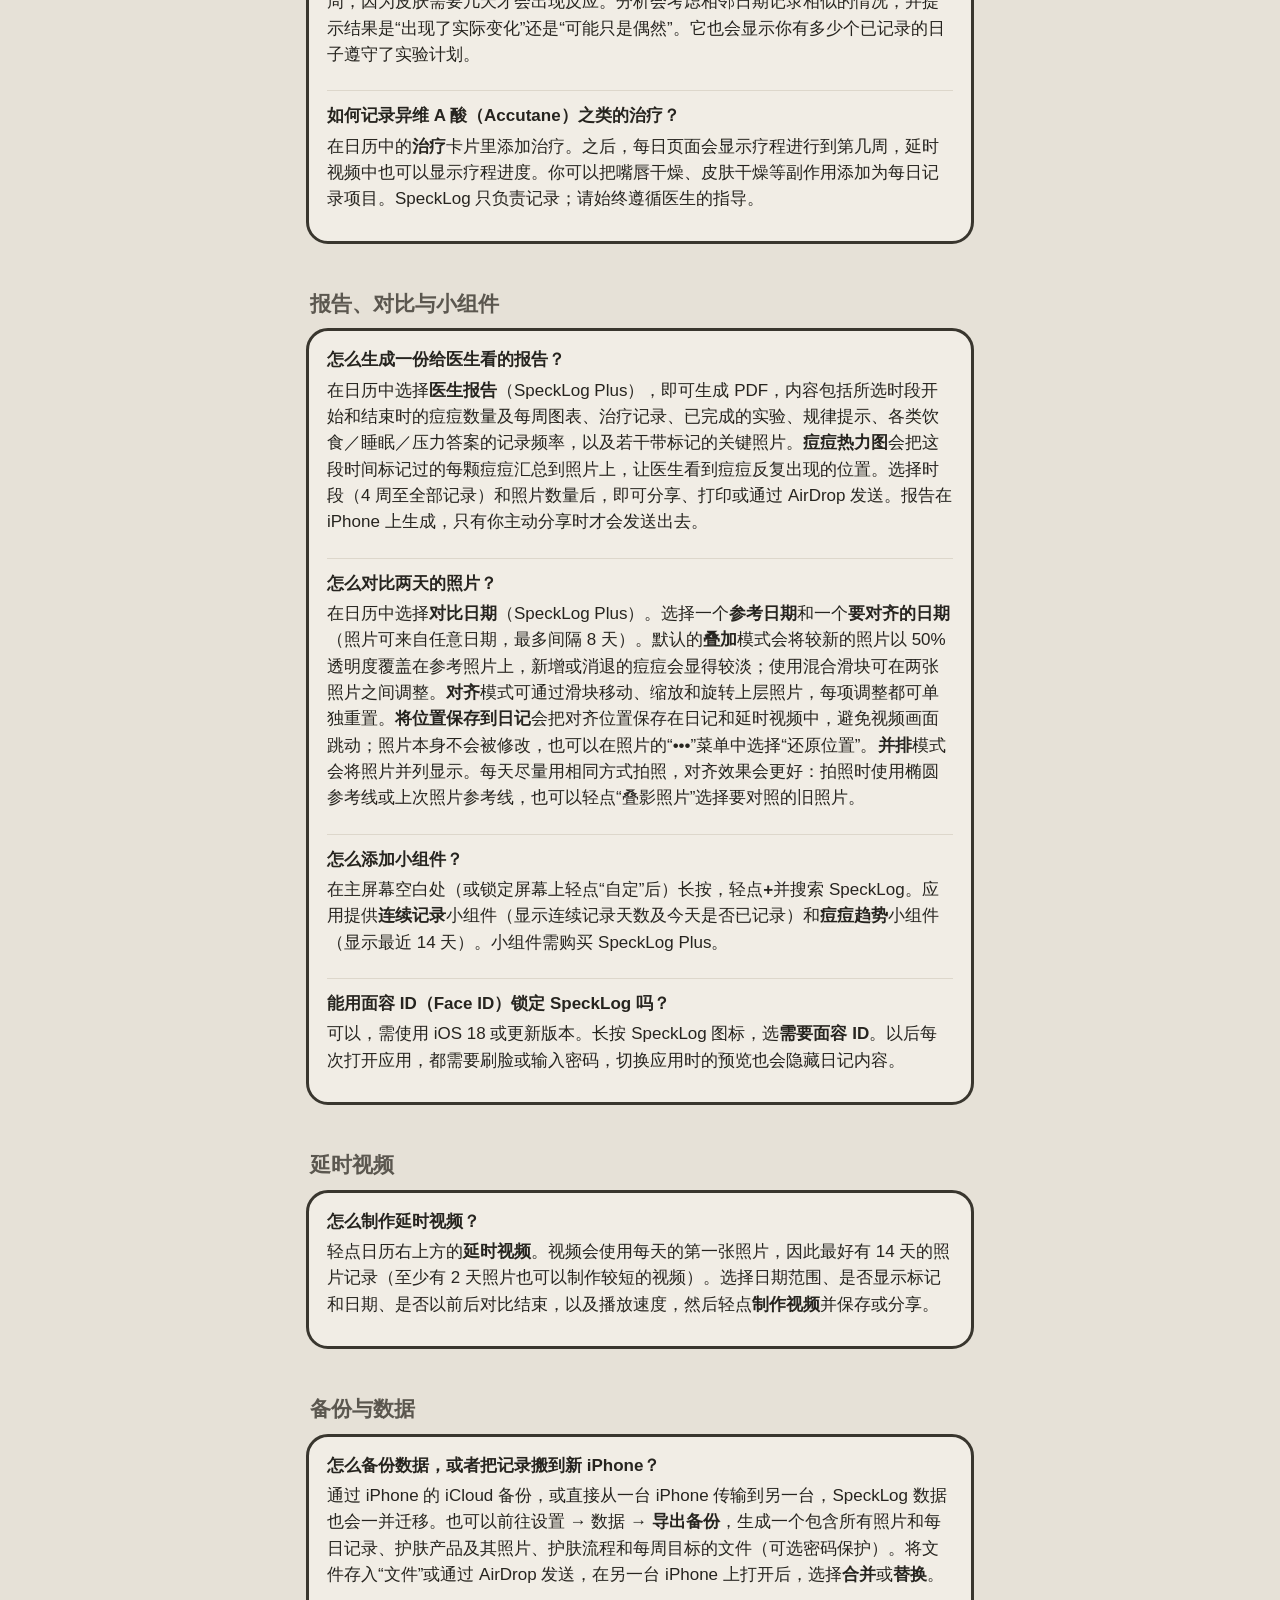
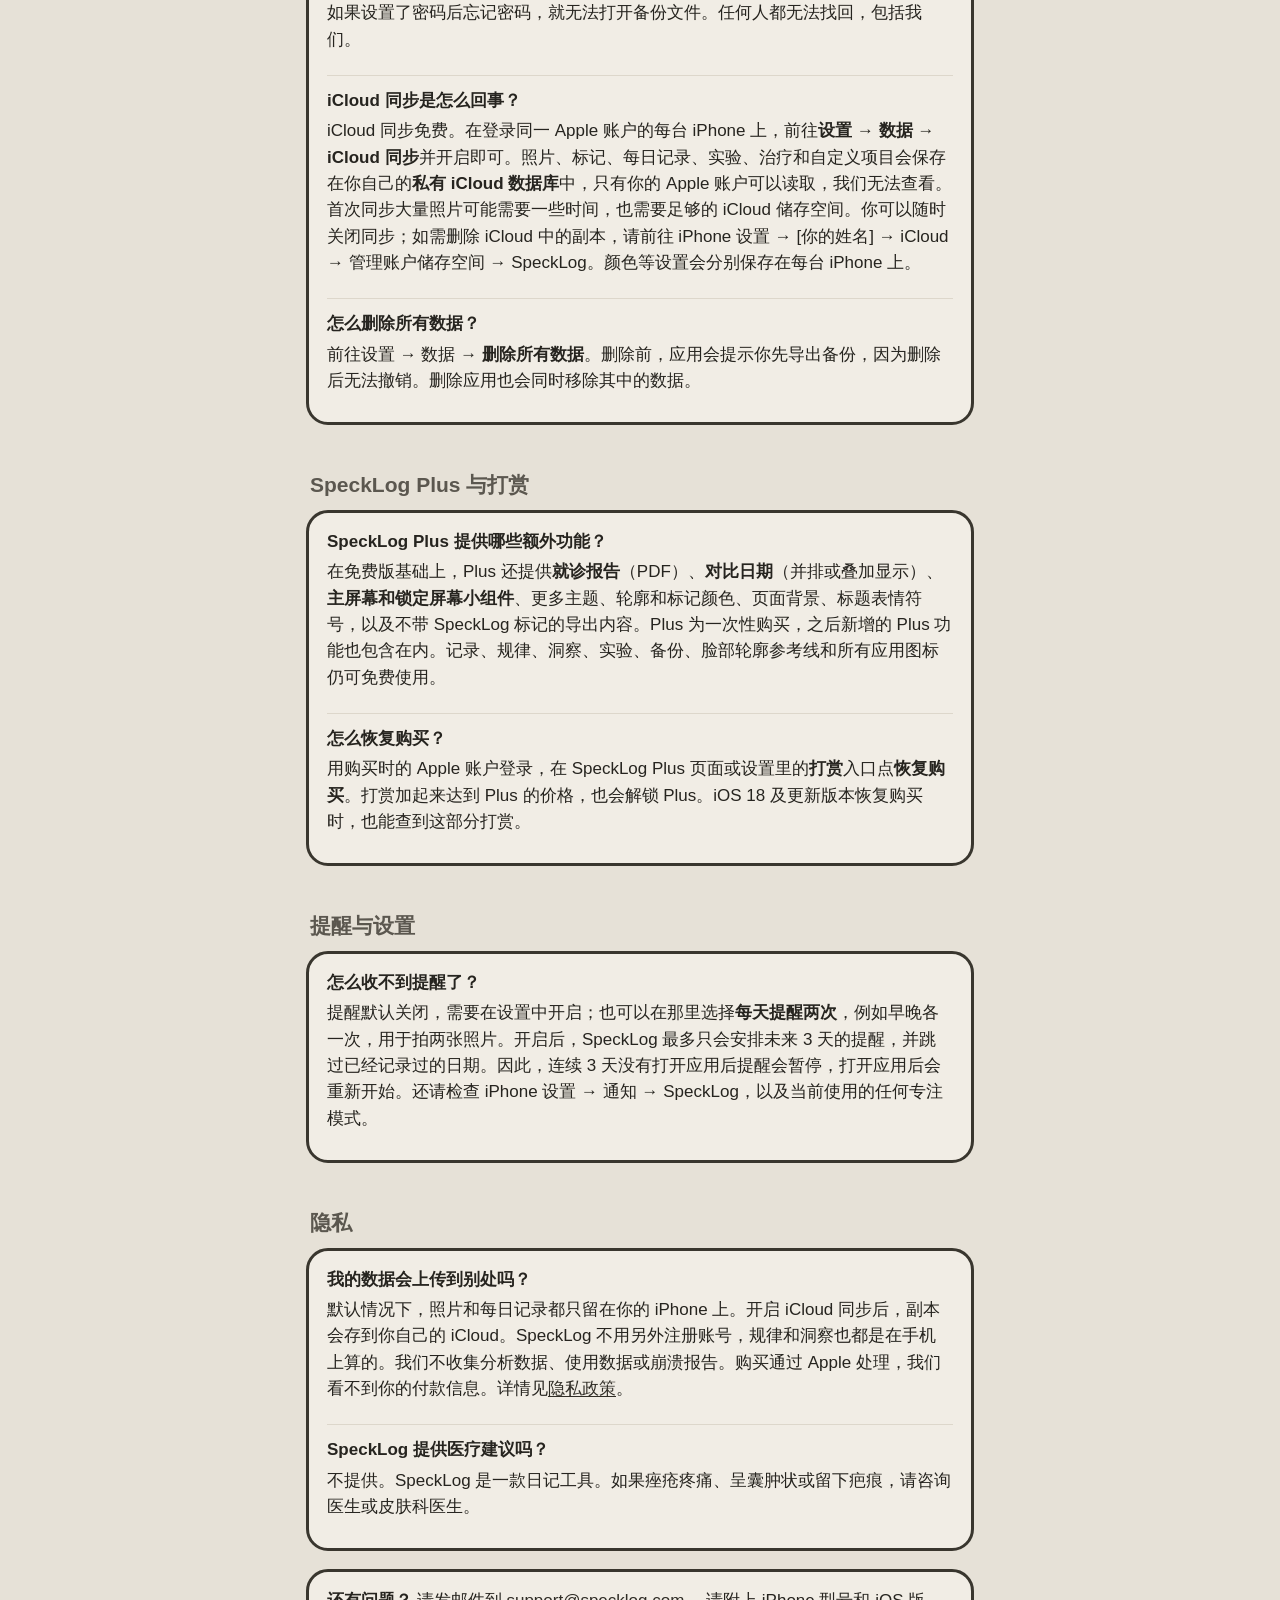
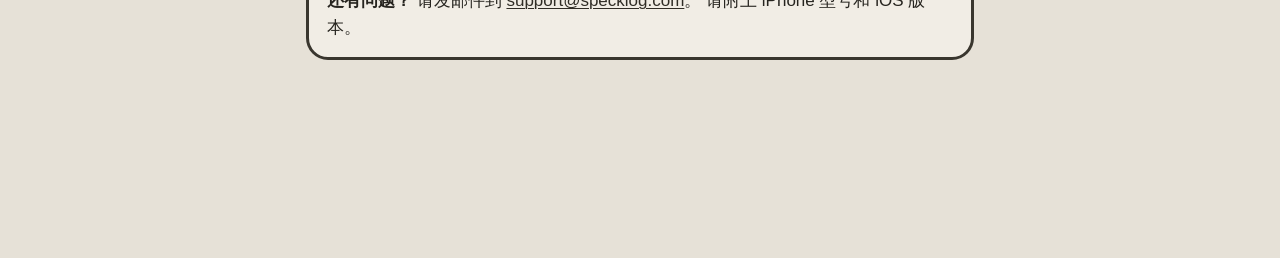
==== commit c46953fe: "Update pages from the app's docs/" ====
--- a/faq-zh.html
+++ b/faq-zh.html
@@ -16,7 +16,7 @@
   <h1>常见问题</h1>
   <p class="muted">SpeckLog 使用帮助：一款注重隐私的每日肌肤照片日记。</p>
   <input type="search" id="q" placeholder="搜索问题" aria-label="搜索问题">
-  <p class="muted hidden" id="none">没有找到相关答案。请发邮件到 <a href="mailto:tianyiguo741@gmail.com">tianyiguo741@gmail.com</a>。</p>
+  <p class="muted hidden" id="none">没有找到相关答案。请发邮件到 <a href="mailto:support@specklog.com">support@specklog.com</a>。</p>
   <div class="topic">
   <h2>开始使用</h2>
   <div class="box">
@@ -187,10 +187,10 @@
   </div>
 
   <div class="card contact">
-    <strong>还有问题？</strong> 请发邮件到 <a href="mailto:tianyiguo741@gmail.com">tianyiguo741@gmail.com</a>。
+    <strong>还有问题？</strong> 请发邮件到 <a href="mailto:support@specklog.com">support@specklog.com</a>。
     请附上 iPhone 型号和 iOS 版本。
   </div>
 </main>
-<script src="site.js?v=8"></script>
+<script src="site.js?v=9"></script>
 </body>
 </html>
